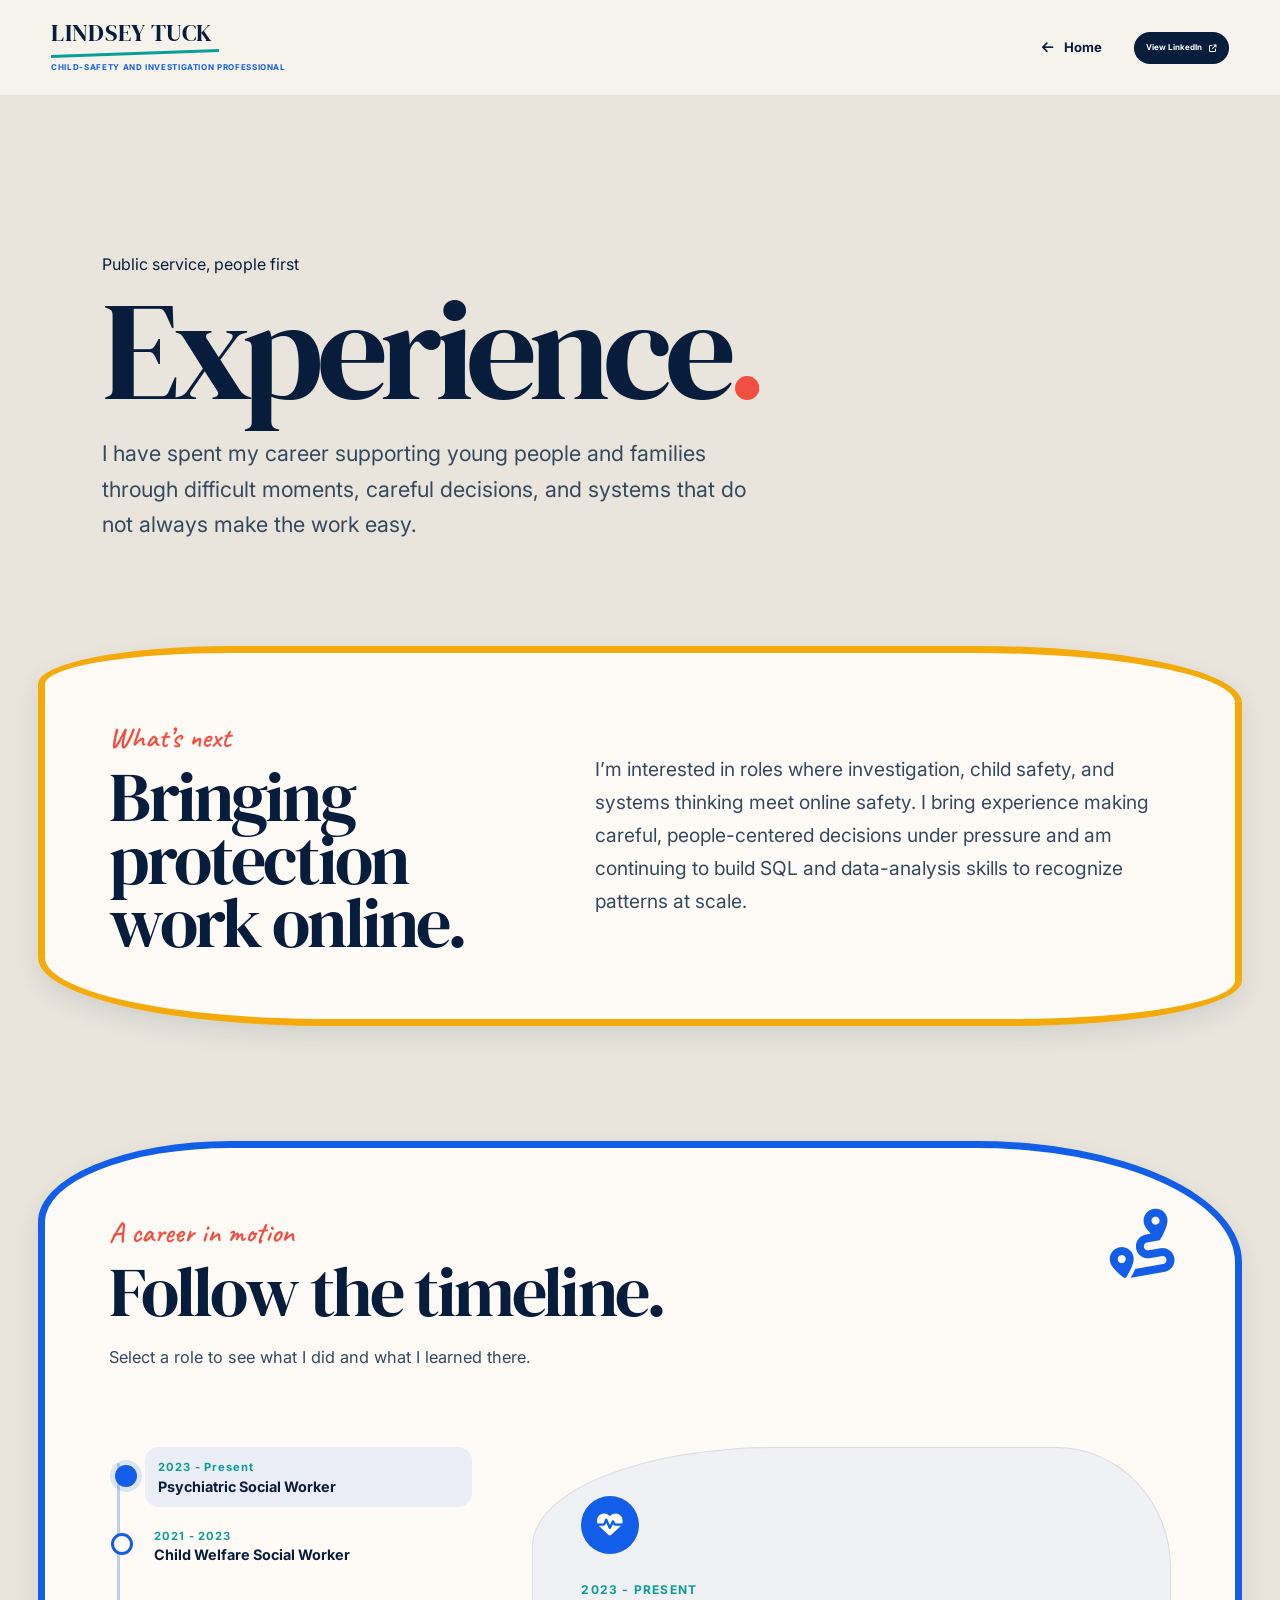
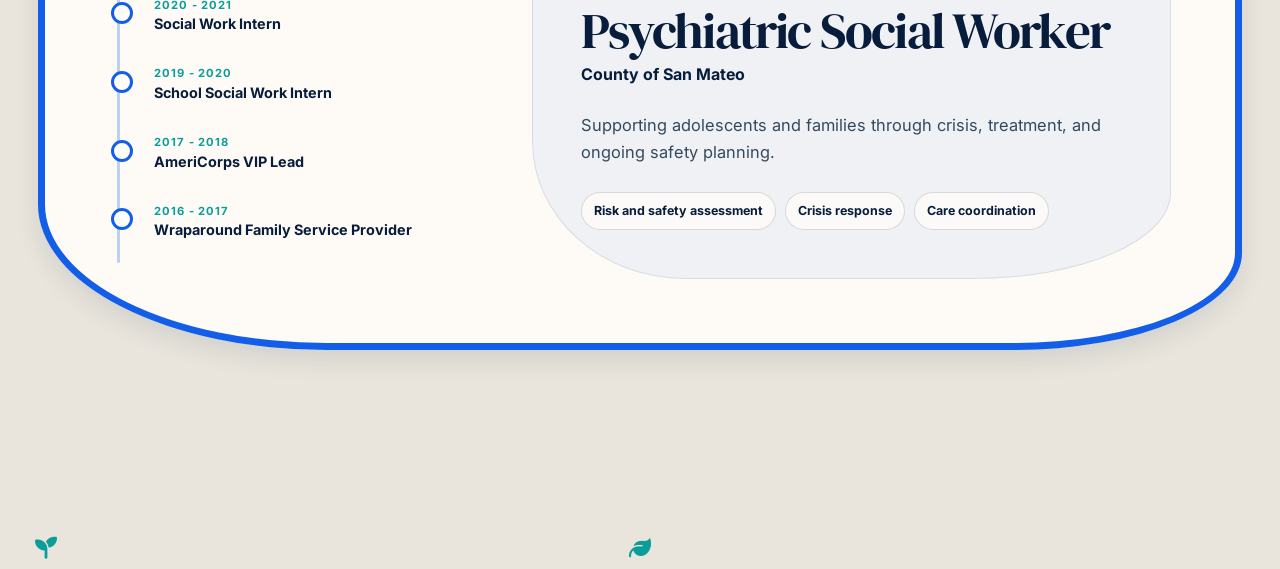
==== experience.html @ bfa565a9 "Update portfolio content and presentation" ====
<!doctype html>
<html lang="en">
  <head>
    <meta charset="UTF-8" />
    <meta name="viewport" content="width=device-width, initial-scale=1.0" />
    <meta name="description" content="Lindsey Tuck’s public-service experience in child safety, mental health, family support, and community work." />
    <meta name="theme-color" content="#f7f4ed" />
    <title>Experience | Lindsey Tuck</title>
    <link rel="icon" href="assets/favicon.svg" type="image/svg+xml" />
    <link rel="preconnect" href="https://fonts.googleapis.com" />
    <link rel="preconnect" href="https://fonts.gstatic.com" crossorigin />
    <link href="https://fonts.googleapis.com/css2?family=Caveat:wght@500;600&amp;family=DM+Serif+Display:ital@0;1&amp;family=Inter:wght@400;500;600;700&amp;display=swap" rel="stylesheet" />
    <link rel="stylesheet" href="https://cdnjs.cloudflare.com/ajax/libs/font-awesome/6.7.2/css/all.min.css" referrerpolicy="no-referrer" />
    <link rel="stylesheet" href="styles.css?v=20260805-10" />
    <link rel="stylesheet" href="article.css?v=20260805-1" />
    <script src="experience.js?v=20260805-2" defer></script>
  </head>
  <body class="article-page experience-page">
    <a class="skip-link" href="#experience-timeline">Skip to experience</a>
    <header class="article-header">
      <a class="brand" href="index.html" aria-label="Lindsey Tuck, home">
        <span class="brand__name">Lindsey Tuck</span>
        <span class="brand__role">Child-Safety and Investigation Professional</span>
      </a>
      <nav aria-label="Page navigation">
        <a class="article-back-link" href="index.html"><i class="fa-solid fa-arrow-left" aria-hidden="true"></i>Home</a>
        <a class="linkedin-button" href="https://www.linkedin.com/in/lindsey-tuck" target="_blank" rel="noreferrer">View LinkedIn <i class="fa-solid fa-arrow-up-right-from-square" aria-hidden="true"></i></a>
      </nav>
    </header>
    <main class="article-shell">
      <header class="directory-hero experience-hero">
        <p class="eyebrow">Public service, people first</p>
        <h1>Experience<span>.</span></h1>
        <p>I have spent my career supporting young people and families through difficult moments, careful decisions, and systems that do not always make the work easy.</p>
      </header>

      <section class="experience-next" aria-labelledby="next-title">
        <div>
          <p class="section-number">What’s next</p>
          <h2 id="next-title">Bringing protection work online.</h2>
        </div>
        <p>I’m interested in roles where investigation, child safety, and systems thinking meet online safety. I bring experience making careful, people-centered decisions under pressure and am continuing to build SQL and data-analysis skills to recognize patterns at scale.</p>
      </section>

      <section id="experience-timeline" class="experience-timeline" aria-labelledby="timeline-title">
        <div class="experience-timeline__heading">
          <div>
            <p class="section-number">A career in motion</p>
            <h2 id="timeline-title">Follow the timeline.</h2>
            <p>Select a role to see what I did and what I learned there.</p>
          </div>
          <i class="fa-solid fa-route" aria-hidden="true"></i>
        </div>
        <div class="experience-timeline__content">
          <div id="experience-controls" class="experience-timeline__controls" role="tablist" aria-label="Work experience timeline"></div>
          <article id="experience-detail" class="experience-detail" aria-live="polite"></article>
        </div>
      </section>
    </main>
    <footer class="site-footer article-site-footer">
      <span aria-hidden="true"><i class="fa-solid fa-seedling"></i></span>
      <nav aria-label="Footer navigation"><a href="index.html">Home</a><a href="projects.html">Projects</a><a href="field-notes.html">Field Notes</a><a href="assets/resume-lindsey-tuck.pdf" target="_blank" rel="noreferrer">Résumé</a></nav>
      <span aria-hidden="true"><i class="fa-solid fa-leaf"></i></span>
    </footer>
  </body>
</html>
---- styles.css ----
:root {
  --ivory: #f7f4ed;
  --paper: rgba(255, 253, 248, 0.96);
  --ink: #071d3b;
  --muted: #34495e;
  --blue: #125ee8;
  --teal: #0a9d99;
  --green: #27845f;
  --coral: #f04f42;
  --marigold: #f4aa0b;
  --violet: #6444c5;
  --line: rgba(7, 29, 59, 0.16);
  --display: "DM Serif Display", Georgia, serif;
  --sans: "Inter", "Helvetica Neue", sans-serif;
  --hand: "Caveat", "Bradley Hand", cursive;
  --shadow: 0 10px 24px rgba(13, 38, 66, 0.1);
}

* {
  box-sizing: border-box;
}

html {
  scroll-behavior: smooth;
}

body {
  margin: 0;
  background: #e9e5dc;
  color: var(--ink);
  font-family: var(--sans);
  line-height: 1.45;
}

a {
  color: inherit;
  text-decoration-thickness: 1.5px;
  text-underline-offset: 0.28em;
}

button,
a {
  -webkit-tap-highlight-color: transparent;
}

button {
  font: inherit;
}

img {
  display: block;
  max-width: 100%;
}

.skip-link {
  position: fixed;
  top: 0.75rem;
  left: 0.75rem;
  z-index: 1000;
  padding: 0.7rem 1rem;
  background: var(--ink);
  color: white;
  transform: translateY(-160%);
}

.skip-link:focus {
  transform: translateY(0);
}

.portfolio-canvas {
  position: relative;
  width: min(100%, 864px);
  min-height: 2200px;
  height: auto;
  margin: 0 auto;
  overflow: clip;
  background-color: var(--ivory);
  background-image: url("assets/site-water-background.png");
  background-position: center top;
  background-repeat: no-repeat;
  background-size: 100% 100%;
  box-shadow: 0 0 48px rgba(7, 29, 59, 0.1);
  zoom: var(--canvas-zoom, 1);
}

.site-header {
  position: sticky;
  top: 0;
  z-index: 100;
  display: grid;
  height: 86px;
  grid-template-columns: 255px 1fr 106px;
  align-items: start;
  gap: 10px;
  padding: 24px 27px 0;
  border-bottom: 1px solid rgba(8, 35, 69, 0.1);
  background: rgba(247, 244, 237, 0.94);
  -webkit-backdrop-filter: blur(14px);
  backdrop-filter: blur(14px);
}

section[id],
article[id] {
  scroll-margin-top: 98px;
}

.brand {
  width: fit-content;
  text-decoration: none;
}

.brand__name {
  display: block;
  font-family: var(--display);
  font-size: 24px;
  letter-spacing: 0.015em;
  line-height: 0.92;
  text-transform: uppercase;
}

.brand__name::after {
  display: block;
  width: 168px;
  height: 3px;
  margin-top: 7px;
  background: var(--teal);
  content: "";
  transform: rotate(-2deg);
}

.brand__role {
  display: block;
  margin-top: 6px;
  color: var(--blue);
  font-size: 8px;
  font-weight: 700;
  letter-spacing: 0.08em;
  line-height: 1.5;
  text-transform: uppercase;
}

.site-nav {
  display: flex;
  justify-content: center;
  gap: 20px;
  padding-top: 8px;
}

.site-nav a {
  position: relative;
  font-size: 8px;
  font-weight: 600;
  text-decoration: none;
  white-space: nowrap;
}

.linkedin-button {
  display: inline-flex;
  min-height: 32px;
  align-items: center;
  justify-content: center;
  gap: 7px;
  padding: 8px 12px;
  border-radius: 999px;
  background: var(--ink);
  color: white;
  font-size: 8px;
  font-weight: 700;
  text-decoration: none;
  white-space: nowrap;
}

.linkedin-button:hover,
.linkedin-button:focus-visible {
  background: var(--blue);
}

.menu-toggle {
  display: none;
  align-items: center;
  gap: 0.55rem;
  border: 0;
  background: transparent;
  color: var(--ink);
  cursor: pointer;
  font-weight: 700;
}

.hero {
  display: grid;
  height: 570px;
  grid-template-columns: 340px 1fr;
  gap: 10px;
  padding: 0 35px 0 88px;
}

.hero__intro {
  padding-top: 92px;
}

.hero h1,
.section-heading h2,
.learning h2 {
  margin: 0;
  font-family: var(--display);
  font-weight: 400;
  letter-spacing: -0.035em;
}

.hero h1 {
  font-size: 60px;
  line-height: 0.94;
}

.hero h1 span {
  color: var(--blue);
}

.hero h1::after {
  display: block;
  width: 310px;
  height: 4px;
  margin-top: 14px;
  background: var(--teal);
  content: "";
  transform: rotate(-1deg);
}

.hero__notes {
  margin: 38px 0 0 22px;
  padding: 0;
  font-family: var(--hand);
  font-size: 17px;
  font-weight: 600;
  line-height: 1.5;
  list-style: none;
  transform: rotate(-1deg);
}

.hero__notes li:last-child {
  text-decoration: underline;
  text-decoration-color: var(--blue);
  text-decoration-thickness: 2px;
  text-underline-offset: 0.25em;
}

.skill-map {
  --connector-position: -55px 0;
  --connector-size: 390px 557px;
  position: relative;
  top: 28px;
  height: 560px;
  transform: scale(0.92);
  transform-origin: center top;
}

.skill-map::before {
  position: absolute;
  z-index: 0;
  inset: 0;
  background-image: url("assets/skill-connectors-investigate-transparent.png");
  background-position: var(--connector-position);
  background-repeat: no-repeat;
  background-size: var(--connector-size);
  content: "";
  pointer-events: none;
}

.skill-bubble {
  position: absolute;
  z-index: 1;
  display: flex;
  flex-direction: column;
  justify-content: center;
  padding: 22px;
  border: 2px solid rgba(255, 255, 255, 0.72);
  box-shadow: var(--shadow);
  color: white;
  transition: transform 180ms ease;
}

.skill-bubble:hover {
  z-index: 4;
  transform: translateY(-4px);
}

.skill-bubble i {
  margin-bottom: 7px;
  font-size: 31px;
}

.skill-bubble h2 {
  margin: 0;
  font-size: 10px;
  font-weight: 700;
  letter-spacing: 0.02em;
  text-transform: uppercase;
}

.skill-bubble p {
  margin: 5px 0 0;
  font-size: 9px;
  line-height: 1.45;
}

.skill-bubble--investigate {
  top: -18px;
  left: 79px;
  width: 162px;
  height: 137px;
  border-radius: 46% 54% 43% 57% / 52% 44% 56% 48%;
  background: #087292;
}

.skill-bubble--analyze {
  top: 101px;
  left: -6px;
  width: 139px;
  height: 154px;
  border-radius: 58% 42% 55% 45% / 46% 53% 47% 54%;
  background: var(--violet);
}

.skill-bubble--protect {
  top: 57px;
  right: -5px;
  width: 144px;
  height: 173px;
  border-radius: 43% 57% 48% 52% / 54% 44% 56% 46%;
  background: var(--teal);
}

.skill-bubble--make {
  top: 258px;
  left: -18px;
  width: 143px;
  height: 172px;
  border-radius: 52% 48% 45% 55% / 43% 56% 44% 57%;
  background: var(--coral);
}

.skill-bubble--connect {
  top: 254px;
  right: -14px;
  width: 160px;
  height: 174px;
  border-radius: 47% 53% 59% 41% / 52% 45% 55% 48%;
  background: var(--marigold);
}

.skill-bubble--explore {
  bottom: 1px;
  left: 91px;
  width: 168px;
  height: 177px;
  border-radius: 45% 55% 48% 52% / 55% 43% 57% 45%;
  background: var(--ink);
}

.about-card {
  display: grid;
  width: 834px;
  min-height: 250px;
  grid-template-columns: 270px 1fr;
  align-items: center;
  gap: 36px;
  margin: 0 auto 20px;
  padding: 26px 46px;
  border: 5px solid var(--teal);
  border-radius: 17% 27% 16% 24% / 26% 18% 24% 17%;
}

.about-card h2 {
  margin: 0;
  color: var(--teal);
  font-family: var(--display);
  font-size: 38px;
  font-weight: 400;
  letter-spacing: -0.025em;
  line-height: 0.98;
}

.about-card h2::after {
  display: block;
  width: 116px;
  height: 3px;
  margin-top: 10px;
  background: var(--blue);
  content: "";
  transform: rotate(-1deg);
}

.about-card__copy p {
  margin: 0;
  color: var(--muted);
  font-size: 9.5px;
  line-height: 1.55;
}

.about-card__copy p + p {
  margin-top: 10px;
}

.content-current {
  position: relative;
  height: 765px;
}

.paper-card {
  border: 1px solid rgba(7, 29, 59, 0.09);
  background: var(--paper);
  box-shadow: var(--shadow);
}

.field-notes {
  position: absolute;
  top: -15px;
  left: -4px;
  width: 387px;
  height: auto;
  padding: 42px 45px 34px;
  border: 6px solid var(--coral);
  border-radius: 31% 14% 27% 18% / 10% 18% 13% 20%;
}

.photography {
  position: absolute;
  top: 9px;
  right: 0;
  width: 468px;
  height: 675px;
  padding: 42px 38px 28px;
  border-radius: 17% 27% 14% 24% / 15% 13% 24% 18%;
}

.section-heading h2 {
  font-size: 52px;
  line-height: 0.95;
}

.section-heading h2::after {
  display: block;
  width: 98px;
  height: 3px;
  margin-top: 10px;
  background: var(--coral);
  content: "";
  transform: rotate(-2deg);
}

.section-heading p {
  margin: 12px 0 0;
  color: var(--muted);
  font-size: 10px;
  line-height: 1.65;
}

.section-heading--photo {
  display: flex;
  align-items: flex-start;
  justify-content: space-between;
}

.section-heading--photo p {
  font-family: var(--hand);
  font-size: 17px;
  font-weight: 600;
  line-height: 1.5;
  transform: rotate(-1deg);
}

.section-heading--notes {
  display: flex;
  align-items: flex-start;
  justify-content: space-between;
}

.section-heading--notes > i {
  margin-top: 3px;
  color: var(--coral);
  font-size: 38px;
  transform: rotate(10deg);
}

.section-heading__link {
  color: inherit;
  text-decoration: none;
}

.section-heading__link:hover,
.section-heading__link:focus-visible {
  color: var(--coral);
  text-decoration: underline;
  text-decoration-thickness: 3px;
  text-underline-offset: 7px;
}

.section-heading--photo h2::after {
  background: var(--blue);
}

.section-heading--photo > i {
  margin-top: 5px;
  color: var(--blue);
  font-size: 42px;
  transform: rotate(8deg);
}

.article-list {
  margin-top: 27px;
}

.article-row {
  display: grid;
  min-height: 101px;
  grid-template-columns: 63px 1fr 17px;
  align-items: center;
  gap: 12px;
  border-top: 1px solid var(--line);
}

.article-row__icon {
  display: grid;
  width: 58px;
  height: 58px;
  place-items: center;
  border: 1px solid rgba(7, 29, 59, 0.13);
  border-radius: 50%;
  background: rgba(255, 253, 248, 0.78);
  color: var(--green);
  font-size: 27px;
}

.article-row:nth-child(2) .article-row__icon {
  color: var(--violet);
}

.article-row:nth-child(3) .article-row__icon {
  color: var(--coral);
}

.article-row:nth-child(4) .article-row__icon {
  color: var(--marigold);
}

.article-row h3 {
  margin: 0;
  font-family: var(--display);
  font-size: 15px;
  font-weight: 400;
  line-height: 1.05;
}

.article-row__title-link {
  color: inherit;
  text-decoration: none;
  text-decoration-thickness: 2px;
  text-underline-offset: 4px;
}

.article-row__title-link:hover,
.article-row__title-link:focus-visible {
  color: var(--coral);
  text-decoration: underline;
}

.article-row__title-link:focus-visible {
  outline: 2px solid var(--blue);
  outline-offset: 4px;
}

.article-row__body p {
  margin: 6px 0 0;
  color: var(--muted);
  font-size: 9px;
  line-height: 1.45;
}

.article-row__link {
  color: var(--coral);
  font-size: 17px;
  text-decoration: none;
}

.article-empty[hidden] {
  display: none;
}

.article-empty {
  margin-top: 1rem;
  color: var(--muted);
  font-size: 10px;
}

.field-notes__link {
  display: inline-flex;
  align-items: center;
  gap: 13px;
  margin-top: 12px;
  color: var(--coral);
  font-size: 12px;
  font-weight: 600;
  text-decoration: none;
}

.field-notes__link--projects {
  margin-top: 18px;
}

.carousel {
  position: relative;
  margin-top: 22px;
}

.carousel__viewport {
  position: relative;
  height: 250px;
  overflow: hidden;
  border-radius: 35% 15% 26% 17% / 16% 23% 18% 24%;
  background: var(--ink);
}

.carousel__slide {
  position: absolute;
  inset: 0;
  margin: 0;
  opacity: 0;
  pointer-events: none;
  transition: opacity 260ms ease;
}

.carousel__slide.is-active {
  opacity: 1;
  pointer-events: auto;
}

.carousel__slide img {
  width: 100%;
  height: 100%;
  object-fit: cover;
}

.carousel__slide .photo-tone,
.carousel__thumb .photo-tone {
  filter: saturate(0.92) contrast(1.04) brightness(1.02);
}

.carousel__slide .photo-tone--sunset,
.carousel__thumb .photo-tone--sunset {
  filter: saturate(0.86) contrast(1.03) brightness(1.07);
}

.carousel__slide figcaption {
  position: absolute;
  width: 1px;
  height: 1px;
  padding: 0;
  overflow: hidden;
  clip: rect(0, 0, 0, 0);
  white-space: nowrap;
  border: 0;
}

.carousel__button {
  position: absolute;
  top: 120px;
  z-index: 3;
  display: grid;
  width: 40px;
  height: 40px;
  place-items: center;
  border: 0;
  border-radius: 50%;
  background: white;
  box-shadow: 0 6px 16px rgba(7, 29, 59, 0.2);
  color: var(--ink);
  cursor: pointer;
}

.carousel__button--previous {
  left: -10px;
}

.carousel__button--next {
  right: -10px;
}

.carousel__dots {
  display: flex;
  justify-content: center;
  gap: 9px;
  margin-top: 9px;
}

.carousel__dot {
  width: 8px;
  height: 8px;
  padding: 0;
  border: 1px solid #8c98a7;
  border-radius: 50%;
  background: transparent;
  cursor: pointer;
}

.carousel__dot.is-active {
  border-color: var(--blue);
  background: var(--blue);
}

.carousel__thumbs {
  display: grid;
  grid-auto-flow: column;
  grid-auto-columns: minmax(118px, 1fr);
  grid-template-columns: none;
  gap: 10px;
  margin-top: 15px;
  padding: 2px 2px 9px;
  overflow-x: auto;
  overscroll-behavior-inline: contain;
  scroll-snap-type: inline mandatory;
  scrollbar-color: rgba(10, 40, 73, 0.28) transparent;
  scrollbar-width: thin;
}

.carousel__thumb {
  height: 84px;
  padding: 0;
  overflow: hidden;
  scroll-snap-align: start;
  border: 3px solid transparent;
  border-radius: 25% 17% 24% 18% / 18% 25% 16% 23%;
  background: var(--paper);
  cursor: pointer;
  opacity: 0.72;
  transition:
    opacity 180ms ease,
    border-color 180ms ease,
    transform 180ms ease;
}

.carousel__thumb:hover,
.carousel__thumb:focus-visible {
  opacity: 1;
  transform: translateY(-2px);
}

.carousel__thumb.is-active {
  opacity: 1;
  border-color: var(--blue);
}

.carousel__thumb img {
  width: 100%;
  height: 100%;
  object-fit: cover;
}

.quick-links {
  position: absolute;
  right: 42px;
  bottom: -22px;
  display: grid;
  width: 400px;
  grid-template-columns: 1fr 1fr;
  gap: 14px;
}

.quick-card {
  display: grid;
  height: 94px;
  place-items: center;
  align-content: center;
  gap: 2px;
  border: 1px solid rgba(7, 29, 59, 0.09);
  border-radius: 41% 59% 48% 52% / 51% 43% 57% 49%;
  background: var(--paper);
  box-shadow: var(--shadow);
  color: var(--ink);
  font-family: var(--display);
  font-size: 19px;
  text-decoration: none;
}

.quick-card > i:first-child {
  color: var(--coral);
  font-size: 25px;
}

.quick-card > i:last-child {
  font-size: 14px;
}

.quick-card--capabilities > i:first-child {
  color: var(--green);
}

.quick-card span {
  text-decoration: underline;
  text-decoration-color: var(--blue);
  text-decoration-thickness: 2px;
  text-underline-offset: 6px;
}

.learning {
  display: grid;
  width: 834px;
  min-height: 360px;
  height: auto;
  grid-template-columns: 260px 1fr;
  align-items: center;
  gap: 4px;
  margin: 0 auto;
  padding: 36px 34px 28px 54px;
  border: 7px solid var(--green);
  border-radius: 20% 26% 18% 25% / 24% 15% 22% 20%;
}

.learning__title {
  position: relative;
}

.learning__title > i {
  position: absolute;
  top: 36px;
  left: -35px;
  color: var(--green);
  font-size: 40px;
  transform: rotate(-12deg);
}

.learning__title h2 {
  font-size: 51px;
  line-height: 0.82;
}

.learning__title h2::after {
  display: block;
  width: 156px;
  height: 4px;
  margin-top: 14px;
  background: var(--teal);
  content: "";
  transform: rotate(-2deg);
}

.learning__items {
  display: grid;
  grid-template-columns: repeat(5, 1fr);
}

.learning__items article {
  min-height: 165px;
  padding: 4px 10px;
  border-left: 1px dashed rgba(39, 132, 95, 0.45);
  text-align: center;
}

.learning__items article:first-child {
  border-left: 0;
}

.learning__items i {
  display: grid;
  width: 48px;
  height: 48px;
  margin: 0 auto 10px;
  place-items: center;
  color: var(--green);
  font-size: 29px;
}

.learning__items article:nth-child(2) i {
  color: var(--violet);
}

.learning__items article:nth-child(3) i {
  color: var(--marigold);
}

.learning__items article:nth-child(4) i {
  color: var(--teal);
}

.learning__items article:nth-child(5) i {
  color: var(--coral);
}

.learning__items h3 {
  margin: 0;
  font-size: 9px;
  line-height: 1.15;
}

.learning__items p {
  margin: 8px 0 0;
  color: var(--muted);
  font-size: 7.5px;
  line-height: 1.55;
}

.site-footer {
  display: grid;
  height: 40px;
  grid-template-columns: 1fr auto 1fr;
  align-items: center;
  padding: 0 35px;
  color: var(--teal);
}

.site-footer > span:last-child {
  justify-self: end;
}

.site-footer > span {
  font-size: 22px;
}

.site-footer nav {
  display: none;
  gap: 18px;
  color: var(--ink);
  font-size: 8px;
}

.site-footer nav a {
  text-decoration: none;
}

.reveal {
  opacity: 1;
  transform: none;
}

.reveal.is-visible {
  opacity: 1;
  transform: none;
}

.sr-only {
  position: absolute;
  width: 1px;
  height: 1px;
  padding: 0;
  overflow: hidden;
  clip: rect(0, 0, 0, 0);
  white-space: nowrap;
  border: 0;
}

:focus-visible {
  outline: 3px solid var(--marigold);
  outline-offset: 3px;
}

@media (max-width: 760px) {
  body {
    background: var(--ivory);
  }

  .portfolio-canvas {
    width: 100%;
    height: auto;
    min-height: 100vh;
    overflow: visible;
    background-size: auto 2031px;
  }

  .site-header {
    position: sticky;
    top: 0;
    height: 76px;
    grid-template-columns: 1fr auto;
    align-items: center;
    padding: 12px 18px;
    border-bottom: 1px solid rgba(7, 29, 59, 0.08);
    background: rgba(247, 244, 237, 0.92);
    backdrop-filter: blur(14px);
  }

  .brand__name {
    font-size: 22px;
  }

  .brand__name::after {
    display: none;
  }

  .brand__role {
    margin-top: 3px;
    font-size: 6px;
    line-height: 1.25;
  }

  .menu-toggle {
    display: inline-flex;
  }

  .site-nav {
    position: fixed;
    top: 76px;
    right: 12px;
    left: 12px;
    display: grid;
    gap: 0;
    padding: 10px 16px;
    border: 1px solid var(--line);
    border-radius: 22px;
    background: var(--ivory);
    box-shadow: var(--shadow);
    opacity: 0;
    pointer-events: none;
    transform: translateY(-10px);
    transition:
      opacity 180ms ease,
      transform 180ms ease;
  }

  .site-nav.is-open {
    opacity: 1;
    pointer-events: auto;
    transform: translateY(0);
  }

  .site-nav a {
    padding: 12px 4px;
    border-bottom: 1px solid var(--line);
    font-size: 13px;
  }

  .site-nav a:last-child {
    border-bottom: 0;
  }

  .linkedin-button--header {
    display: none;
  }

  .hero {
    height: 520px;
    grid-template-columns: 44% 56%;
    gap: 0;
    padding: 0 20px 0 30px;
  }

  .hero__intro {
    padding-top: 75px;
  }

  .hero h1 {
    font-size: clamp(40px, 7.2vw, 53px);
    line-height: 0.96;
  }

  .hero h1::after {
    width: min(88%, 260px);
  }

  .hero__notes {
    margin: 32px 0 0 8px;
    font-size: 15px;
  }

  .section-heading--photo p {
    font-size: 15px;
  }

  .skill-map {
    width: 368px;
    height: 560px;
    margin-top: 2px;
    top: 18px;
    transform: scale(0.73);
    transform-origin: left top;
  }

  .skill-bubble {
    padding: 20px;
  }

  .about-card {
    width: calc(100% - 24px);
    height: auto;
    min-height: 0;
    grid-template-columns: 1fr;
    gap: 18px;
    margin: 18px auto 24px;
    padding: 34px 28px;
    border-radius: 42px;
  }

  .about-card h2 {
    font-size: 42px;
  }

  .about-card__copy p {
    font-size: 12px;
  }

  .content-current {
    display: grid;
    height: auto;
    gap: 22px;
    padding: 0 12px;
  }

  .field-notes,
  .photography,
  .quick-links {
    position: static;
    width: 100%;
    min-width: 0;
    height: auto;
  }

  .field-notes,
  .photography {
    padding: 36px 24px;
    border-radius: 42px;
  }

  .section-heading h2 {
    font-size: 48px;
  }

  .photography {
    min-height: 0;
    padding-bottom: 24px;
    overflow: hidden;
  }

  .carousel__thumbs {
    width: 100%;
    min-width: 0;
  }

  .quick-links {
    display: grid;
    grid-template-columns: 1fr 1fr;
    padding: 0 20px;
  }

  .learning {
    width: calc(100% - 24px);
    height: auto;
    grid-template-columns: 1fr;
    gap: 35px;
    margin: 24px auto 0;
    padding: 42px 24px;
    border-radius: 42px;
  }

  .learning__title h2 {
    font-size: 54px;
  }

  .learning__items {
    grid-template-columns: 1fr;
  }

  .learning__items article,
  .learning__items article:first-child {
    display: grid;
    min-height: 0;
    grid-template-columns: 58px 1fr;
    align-items: center;
    padding: 15px 0;
    border-top: 1px dashed rgba(39, 132, 95, 0.45);
    border-left: 0;
    text-align: left;
  }

  .learning__items article:first-child {
    border-top: 0;
  }

  .learning__items i {
    grid-row: 1 / span 2;
    margin: 0;
  }

  .learning__items h3 {
    font-size: 13px;
  }

  .learning__items p {
    margin-top: 4px;
    font-size: 10px;
  }

  .site-footer {
    height: auto;
    min-height: 90px;
    grid-template-columns: auto 1fr auto;
    gap: 12px;
    padding: 24px 18px;
  }

  .site-footer nav {
    justify-content: center;
    flex-wrap: wrap;
    gap: 10px;
    font-size: 9px;
  }
}

@media (max-width: 540px) {
  .hero {
    height: auto;
    grid-template-columns: 1fr;
    padding: 42px 18px 28px;
  }

  .hero__intro {
    padding-top: 0;
  }

  .hero h1 {
    font-size: clamp(46px, 13vw, 62px);
  }

  .hero__notes {
    margin-top: 28px;
  }

  .skill-map {
    --connector-position: center;
    --connector-size: 100% 100%;
    width: 100%;
    height: min(126vw, 505px);
    margin-top: 24px;
    top: 0;
    transform: none;
  }

  .about-card {
    margin-top: 0;
  }

  .skill-bubble {
    width: 42%;
    height: 27%;
    min-height: 0;
    padding: 15px;
  }

  .skill-bubble i {
    margin-bottom: 5px;
    font-size: clamp(19px, 6vw, 27px);
  }

  .skill-bubble h2 {
    font-size: clamp(8px, 2.6vw, 11px);
  }

  .skill-bubble p {
    margin-top: 4px;
    font-size: clamp(7px, 2.25vw, 9px);
    line-height: 1.35;
  }

  .skill-bubble--investigate {
    top: 0;
    left: 35%;
    width: 44%;
    height: 25%;
  }

  .skill-bubble--analyze {
    top: 18%;
    left: 0;
    width: 40%;
    height: 27%;
  }

  .skill-bubble--protect {
    top: 13%;
    right: 0;
    width: 40%;
    height: 29%;
  }

  .skill-bubble--make {
    top: 48%;
    left: 0;
    width: 40%;
    height: 28%;
  }

  .skill-bubble--connect {
    top: 46%;
    right: 0;
    width: 43%;
    height: 29%;
  }

  .skill-bubble--explore {
    bottom: 0;
    left: 29%;
    width: 46%;
    height: 29%;
  }

  .article-row {
    grid-template-columns: 55px 1fr 15px;
  }

  .article-row__icon {
    width: 50px;
    height: 50px;
  }

  .section-heading--photo {
    display: block;
  }

  .section-heading--photo > i {
    display: none;
  }

  .carousel__viewport {
    height: 225px;
    border-radius: 28px;
  }

  .carousel__thumbs {
    grid-auto-columns: 104px;
  }

  .carousel__thumb {
    height: 74px;
  }
}

@media (prefers-reduced-motion: reduce) {
  html {
    scroll-behavior: auto;
  }

  *,
  *::before,
  *::after {
    transition-duration: 0.01ms !important;
    animation-duration: 0.01ms !important;
    animation-iteration-count: 1 !important;
  }
}
---- article.css ----
.article-page {
  min-height: 100vh;
  background-size: 100% 100%;
}

.article-header {
  position: sticky;
  top: 0;
  z-index: 50;
  display: flex;
  align-items: center;
  justify-content: space-between;
  gap: 2rem;
  min-height: 96px;
  padding: 1rem clamp(1.25rem, 4vw, 4rem);
  border-bottom: 1px solid rgba(7, 29, 59, 0.08);
  background: rgba(247, 244, 237, 0.92);
  backdrop-filter: blur(16px);
}

.article-header nav {
  display: flex;
  align-items: center;
  gap: clamp(1rem, 2.5vw, 2.5rem);
}

.article-back-link {
  display: inline-flex;
  align-items: center;
  gap: 0.65rem;
  font-size: 0.82rem;
  font-weight: 700;
  text-decoration: none;
}

.article-back-link i {
  transition: transform 180ms ease;
}

.article-back-link:hover i,
.article-back-link:focus-visible i {
  transform: translateX(-4px);
}

.article-shell {
  width: min(100%, 1500px);
  margin: 0 auto;
  padding: 0 clamp(1rem, 3vw, 3rem) 4rem;
}

.article-hero {
  display: grid;
  grid-template-columns: minmax(0, 0.95fr) minmax(420px, 1.05fr);
  align-items: center;
  gap: clamp(2rem, 6vw, 7rem);
  min-height: 760px;
  padding: clamp(4rem, 8vw, 8rem) clamp(0rem, 2vw, 2rem);
}

.article-hero__copy {
  padding: clamp(1.5rem, 3vw, 3rem);
  border-radius: 38% 62% 42% 58% / 48% 39% 61% 52%;
  background: rgba(255, 253, 248, 0.88);
  box-shadow: 0 30px 70px rgba(7, 29, 59, 0.06);
}

.article-hero h1 {
  max-width: 720px;
  margin: 0;
  font-family: var(--display);
  font-size: clamp(4.4rem, 7.3vw, 8rem);
  font-weight: 400;
  letter-spacing: -0.045em;
  line-height: 0.88;
}

.article-hero h1 span {
  color: var(--blue);
}

.article-deck {
  max-width: 610px;
  margin: 2rem 0 1.4rem;
  color: var(--muted);
  font-size: clamp(1.05rem, 1.45vw, 1.28rem);
  line-height: 1.6;
}

.article-byline,
.article-outline > p {
  margin: 0;
  color: var(--teal);
  font-size: 0.72rem;
  font-weight: 700;
  letter-spacing: 0.1em;
  text-transform: uppercase;
}

.article-hero__actions {
  display: flex;
  flex-wrap: wrap;
  gap: 0.75rem;
  margin-top: 1.6rem;
}

.article-paper-link {
  display: inline-flex;
  align-items: center;
  gap: 0.7rem;
  min-height: 52px;
  padding: 0.85rem 1.15rem 0.85rem 1.35rem;
  border: 2px solid var(--ink);
  border-radius: 999px;
  background: var(--ink);
  color: white;
  font-size: 0.88rem;
  font-weight: 700;
  line-height: 1;
  text-decoration: none;
  box-shadow: 0 12px 28px rgba(7, 29, 59, 0.18);
  transition:
    transform 180ms ease,
    box-shadow 180ms ease,
    background-color 180ms ease,
    color 180ms ease;
}

.article-paper-link:hover,
.article-paper-link:focus-visible {
  transform: translateY(-2px);
  background: white;
  color: var(--ink);
  box-shadow: 0 16px 34px rgba(7, 29, 59, 0.22);
}

.article-paper-link:focus-visible {
  outline: 3px solid var(--blue);
  outline-offset: 4px;
}

.article-hero__figure {
  position: relative;
  margin: 0;
  transform: rotate(1.5deg);
}

.article-hero__figure img {
  width: 100%;
  aspect-ratio: 4 / 3;
  border: 8px solid rgba(255, 253, 248, 0.96);
  border-radius: 46% 19% 42% 24% / 24% 38% 20% 45%;
  box-shadow: var(--shadow);
  object-fit: cover;
}

.article-hero__figure figcaption {
  position: absolute;
  right: 1.5rem;
  bottom: 1rem;
  max-width: calc(100% - 3rem);
  padding: 0.7rem 1rem;
  border-radius: 999px;
  background: rgba(7, 29, 59, 0.82);
  color: white;
  font-size: 0.75rem;
  backdrop-filter: blur(8px);
}

.article-layout {
  display: grid;
  grid-template-columns: minmax(210px, 0.34fr) minmax(0, 1fr);
  gap: clamp(3rem, 8vw, 8rem);
  padding: clamp(4rem, 8vw, 8rem);
  border: 7px solid var(--teal);
  border-radius: 22% 13% 17% 12% / 8% 13% 10% 16%;
  background: rgba(255, 253, 248, 0.94);
  box-shadow: var(--shadow);
}

.article-outline {
  position: sticky;
  top: 126px;
  align-self: start;
}

.article-outline ol {
  margin: 1.25rem 0 0;
  padding: 0;
  list-style: none;
  counter-reset: outline;
}

.article-outline li {
  border-top: 1px solid var(--line);
  counter-increment: outline;
}

.article-outline a {
  display: block;
  padding: 1rem 0;
  font-weight: 600;
  text-decoration: none;
}

.article-outline a::before {
  margin-right: 0.8rem;
  color: var(--coral);
  content: "0" counter(outline);
  font-family: var(--display);
  font-size: 1.4rem;
}

.article-body {
  max-width: 790px;
}

.article-body section {
  scroll-margin-top: 126px;
}

.article-body section + section,
.article-visual + section {
  margin-top: clamp(4rem, 8vw, 7rem);
}

.section-number {
  margin: 0 0 0.4rem;
  color: var(--coral);
  font-family: var(--hand);
  font-size: 1.8rem;
  font-weight: 600;
}

.article-body h2,
.article-footer h2 {
  margin: 0;
  font-family: var(--display);
  font-size: clamp(3.1rem, 5vw, 5.4rem);
  font-weight: 400;
  letter-spacing: -0.035em;
  line-height: 0.95;
}

.article-body section > p:last-child {
  max-width: 690px;
  margin: 1.25rem 0 0;
  color: var(--muted);
  font-size: clamp(1.05rem, 1.5vw, 1.28rem);
  line-height: 1.72;
}

blockquote {
  padding: 2rem 0 2rem clamp(1.5rem, 4vw, 3rem);
  margin: 3rem 0 0;
  border-left: 0.55rem solid var(--blue);
  color: var(--ink);
  font-family: var(--display);
  font-size: clamp(1.8rem, 3vw, 2.9rem);
  font-style: italic;
  line-height: 1.18;
}

.article-visual {
  margin: clamp(4rem, 8vw, 7rem) 0 0;
}

.article-visual > div {
  display: grid;
  min-height: 330px;
  place-items: center;
  align-content: center;
  gap: 1rem;
  padding: 2rem;
  border: 3px dashed var(--blue);
  border-radius: 35% 17% 31% 20% / 22% 28% 18% 32%;
  background: rgba(18, 94, 232, 0.06);
  color: var(--blue);
  text-align: center;
}

.article-visual i {
  font-size: 3rem;
}

.article-visual span {
  max-width: 300px;
  font-size: 0.78rem;
  font-weight: 700;
  letter-spacing: 0.1em;
  text-transform: uppercase;
}

.article-visual figcaption {
  margin-top: 0.8rem;
  color: var(--muted);
  font-size: 0.85rem;
}

.article-footer {
  display: flex;
  align-items: center;
  justify-content: space-between;
  gap: 2rem;
  margin-top: 3rem;
  padding: clamp(3rem, 6vw, 5rem);
  border: 7px solid var(--marigold);
  border-radius: 17% 23% 14% 26% / 24% 16% 22% 18%;
  background: rgba(255, 253, 248, 0.94);
  box-shadow: var(--shadow);
}

.article-footer h2 {
  max-width: 710px;
  font-size: clamp(2.8rem, 5vw, 5rem);
}

.article-footer__button {
  flex: 0 0 auto;
  background: var(--blue);
}

.article-site-footer {
  margin-top: 0;
}

.directory-hero {
  max-width: 950px;
  padding: clamp(5rem, 11vw, 10rem) clamp(1.5rem, 5vw, 5rem) clamp(3.5rem, 8vw, 7rem);
}

.directory-hero h1 {
  margin: 0;
  font-family: var(--display);
  font-size: clamp(4.8rem, 11vw, 10rem);
  font-weight: 400;
  letter-spacing: -0.055em;
  line-height: 0.82;
}

.directory-hero h1 span {
  color: var(--coral);
}

.directory-hero > p:last-child {
  max-width: 650px;
  margin: 1.8rem 0 0;
  color: var(--muted);
  font-size: clamp(1.05rem, 1.7vw, 1.35rem);
  line-height: 1.65;
}

.project-directory,
.field-note-board {
  margin-bottom: clamp(4rem, 9vw, 8rem);
  padding: clamp(2rem, 5vw, 4.5rem);
  border: 7px solid var(--coral);
  border-radius: 19% 24% 15% 23% / 11% 14% 10% 16%;
  background: rgba(255, 253, 248, 0.94);
  box-shadow: var(--shadow);
}

.project-directory .section-heading h2 {
  margin: 0;
  font-family: var(--display);
  font-size: clamp(3.5rem, 6vw, 5.8rem);
  font-weight: 400;
  line-height: 0.85;
}

.project-directory .section-heading p {
  margin: 1rem 0 0;
  color: var(--muted);
  font-size: 1rem;
}

.project-directory .article-list {
  margin-top: 0;
}

.project-directory__icon {
  margin-bottom: 1rem;
  color: var(--coral);
  font-size: 38px;
  line-height: 1;
  text-align: right;
  transform: rotate(10deg);
}

.project-directory .article-row {
  min-height: 134px;
  grid-template-columns: 82px 1fr 24px;
  gap: 1.4rem;
}

.project-directory .article-row__icon {
  width: 72px;
  height: 72px;
  font-size: 2rem;
}

.project-directory .article-row h3 {
  font-size: clamp(1.65rem, 2.7vw, 2.45rem);
}

.project-directory .article-row__body p {
  max-width: 800px;
  font-size: 0.95rem;
}

.project-directory .article-row__link {
  font-size: 1.5rem;
}

.field-note-board {
  border-color: var(--teal);
}

.field-note-board__intro {
  max-width: 780px;
}

.field-note-board__intro .section-number {
  margin: 0;
}

.field-note-grid {
  display: grid;
  grid-template-columns: repeat(3, minmax(0, 1fr));
  gap: 1rem;
  margin-top: 3rem;
}

.field-note-grid article {
  min-height: 265px;
  padding: 1.6rem;
  border: 1px solid rgba(7, 29, 59, 0.1);
  border-radius: 37% 19% 31% 24% / 22% 28% 18% 29%;
  background: rgba(15, 156, 150, 0.07);
}

.field-note-grid article:nth-child(2) {
  background: rgba(18, 94, 232, 0.06);
}

.field-note-grid article:nth-child(3) {
  background: rgba(255, 178, 16, 0.1);
}

.field-note-grid i {
  color: var(--teal);
  font-size: 2rem;
}

.field-note-grid article:nth-child(2) i {
  color: var(--blue);
}

.field-note-grid article:nth-child(3) i {
  color: var(--marigold);
}

.field-note-grid h3 {
  margin: 1.5rem 0 0.6rem;
  font-family: var(--display);
  font-size: 1.9rem;
  font-weight: 400;
  line-height: 0.95;
}

.field-note-grid p {
  margin: 0;
  color: var(--muted);
  line-height: 1.6;
}

.experience-next,
.experience-timeline {
  margin-bottom: clamp(4rem, 9vw, 8rem);
  padding: clamp(2rem, 5vw, 4.5rem);
  border: 7px solid var(--blue);
  border-radius: 16% 22% 19% 24% / 10% 15% 12% 18%;
  background: rgba(255, 253, 248, 0.94);
  box-shadow: var(--shadow);
}

.experience-next {
  display: grid;
  grid-template-columns: minmax(0, 0.8fr) minmax(0, 1.2fr);
  gap: clamp(2rem, 8vw, 8rem);
  align-items: center;
  border-color: var(--marigold);
}

.experience-next h2,
.experience-timeline h2 {
  margin: 0;
  font-family: var(--display);
  font-size: clamp(3.2rem, 5.5vw, 5.5rem);
  font-weight: 400;
  letter-spacing: -0.04em;
  line-height: 0.9;
}

.experience-next > p {
  margin: 0;
  color: var(--muted);
  font-size: clamp(1.02rem, 1.5vw, 1.22rem);
  line-height: 1.72;
}

.experience-timeline__heading {
  display: flex;
  align-items: flex-start;
  justify-content: space-between;
  gap: 2rem;
}

.experience-timeline__heading > div > p:last-child {
  max-width: 560px;
  margin: 1.3rem 0 0;
  color: var(--muted);
  font-size: 1.02rem;
  line-height: 1.6;
}

.experience-timeline__heading > i {
  color: var(--blue);
  font-size: clamp(2.5rem, 5vw, 4.5rem);
  transform: rotate(-10deg);
}

.experience-timeline__content {
  display: grid;
  grid-template-columns: minmax(210px, 0.72fr) minmax(0, 1.28fr);
  gap: clamp(2rem, 5vw, 5rem);
  margin-top: clamp(2.5rem, 6vw, 5rem);
}

.experience-timeline__controls {
  position: relative;
  display: grid;
  gap: 0.55rem;
  align-content: start;
  padding-left: 2rem;
}

.experience-timeline__controls::before {
  position: absolute;
  top: 1rem;
  bottom: 1rem;
  left: 0.48rem;
  width: 3px;
  border-radius: 999px;
  background: rgba(18, 94, 232, 0.28);
  content: "";
}

.experience-timeline__point {
  position: relative;
  width: 100%;
  padding: 0.75rem 0.8rem;
  border: 0;
  border-radius: 14px;
  background: transparent;
  color: var(--ink);
  cursor: pointer;
  text-align: left;
  transition: background-color 180ms ease, transform 180ms ease;
}

.experience-timeline__point::before {
  position: absolute;
  top: 1.1rem;
  left: -1.9rem;
  width: 1rem;
  height: 1rem;
  border: 3px solid var(--blue);
  border-radius: 50%;
  background: var(--paper);
  content: "";
}

.experience-timeline__point span,
.experience-timeline__point strong {
  display: block;
}

.experience-timeline__point span {
  color: var(--teal);
  font-size: 0.7rem;
  font-weight: 700;
  letter-spacing: 0.08em;
}

.experience-timeline__point strong {
  margin-top: 0.15rem;
  font-size: 0.9rem;
  line-height: 1.2;
}

.experience-timeline__point:hover,
.experience-timeline__point:focus-visible,
.experience-timeline__point.is-selected {
  background: rgba(18, 94, 232, 0.08);
  transform: translateX(0.25rem);
}

.experience-timeline__point.is-selected::before {
  background: var(--blue);
  box-shadow: 0 0 0 5px rgba(18, 94, 232, 0.14);
}

.experience-timeline__point:focus-visible {
  outline: 3px solid var(--coral);
  outline-offset: 2px;
}

.experience-detail {
  min-height: 390px;
  padding: clamp(1.6rem, 4vw, 3rem);
  border: 1px solid rgba(7, 29, 59, 0.1);
  border-radius: 38% 18% 31% 24% / 23% 28% 20% 32%;
  background: rgba(18, 94, 232, 0.06);
}

.experience-detail__icon {
  display: grid;
  width: 58px;
  height: 58px;
  place-items: center;
  border-radius: 50%;
  background: var(--blue);
  color: white;
  font-size: 1.6rem;
}

.experience-detail__period {
  margin: 1.7rem 0 0;
  color: var(--teal);
  font-size: 0.75rem;
  font-weight: 700;
  letter-spacing: 0.1em;
  text-transform: uppercase;
}

.experience-detail h3 {
  margin: 0.5rem 0 0;
  font-family: var(--display);
  font-size: clamp(2.35rem, 4vw, 4.5rem);
  font-weight: 400;
  letter-spacing: -0.035em;
  line-height: 0.9;
}

.experience-detail__organization {
  margin: 0.65rem 0 0;
  font-weight: 700;
}

.experience-detail__summary {
  margin: 1.6rem 0 0;
  color: var(--muted);
  font-size: 1.03rem;
  line-height: 1.65;
}

.experience-detail__skills {
  display: flex;
  flex-wrap: wrap;
  gap: 0.55rem;
  padding: 0;
  margin: 1.6rem 0 0;
  list-style: none;
}

.experience-detail__skills li {
  padding: 0.55rem 0.75rem;
  border: 1px solid rgba(7, 29, 59, 0.15);
  border-radius: 999px;
  background: rgba(255, 253, 248, 0.75);
  font-size: 0.78rem;
  font-weight: 700;
}

.article-hero--capstone {
  grid-template-columns: minmax(0, 1.12fr) minmax(440px, 0.88fr);
}

.article-hero--capstone h1 {
  font-size: clamp(3.8rem, 6.25vw, 7rem);
}

.article-hero__figure--capstone {
  transform: none;
}

.capstone-map {
  position: relative;
  min-height: 590px;
  overflow: hidden;
  border: 7px solid rgba(255, 253, 248, 0.96);
  border-radius: 39% 22% 38% 27% / 25% 36% 22% 41%;
  background:
    radial-gradient(circle at 19% 18%, rgba(15, 156, 150, 0.13), transparent 30%),
    radial-gradient(circle at 82% 72%, rgba(250, 75, 68, 0.14), transparent 34%),
    rgba(255, 253, 248, 0.94);
  box-shadow: var(--shadow);
}

.capstone-map::before,
.capstone-map::after {
  position: absolute;
  inset: 15% 12%;
  border: 2px dashed rgba(18, 94, 232, 0.22);
  border-radius: 50%;
  content: "";
  transform: rotate(-12deg);
}

.capstone-map::after {
  inset: 28% 7%;
  border-color: rgba(15, 156, 150, 0.28);
  transform: rotate(19deg);
}

.capstone-map__center,
.capstone-map__node {
  position: absolute;
  z-index: 1;
  display: flex;
  align-items: center;
  justify-content: center;
  flex-direction: column;
  text-align: center;
}

.capstone-map__center {
  top: 35%;
  left: 34%;
  width: 32%;
  aspect-ratio: 1;
  border-radius: 45% 55% 47% 53% / 54% 42% 58% 46%;
  background: var(--ink);
  color: white;
  box-shadow: 0 18px 40px rgba(7, 29, 59, 0.22);
}

.capstone-map__center strong {
  color: var(--marigold);
  font-family: var(--display);
  font-size: clamp(3rem, 5vw, 5rem);
  font-weight: 400;
  line-height: 0.8;
}

.capstone-map__center span {
  margin-top: 0.55rem;
  font-weight: 700;
  line-height: 1.15;
}

.capstone-map__center small {
  margin-top: 0.45rem;
  color: rgba(255, 255, 255, 0.72);
  font-size: 0.68rem;
  letter-spacing: 0.12em;
}

.capstone-map__node {
  width: 29%;
  min-height: 21%;
  padding: 0.8rem;
  border: 2px solid rgba(7, 29, 59, 0.08);
  background: white;
  box-shadow: 0 12px 28px rgba(7, 29, 59, 0.1);
}

.capstone-map__node strong {
  color: var(--ink);
  font-family: var(--display);
  font-size: clamp(1.25rem, 2vw, 1.9rem);
  font-weight: 400;
}

.capstone-map__node span {
  color: var(--muted);
  font-size: 0.7rem;
  font-weight: 600;
}

.capstone-map__node--pcit {
  top: 7%;
  left: 7%;
  border-radius: 46% 54% 41% 59% / 52% 39% 61% 48%;
}

.capstone-map__node--tfcbt {
  top: 5%;
  right: 7%;
  border-radius: 52% 48% 55% 45% / 42% 58% 44% 56%;
}

.capstone-map__node--cpp {
  top: 40%;
  right: 3%;
  border-radius: 58% 42% 47% 53% / 50% 41% 59% 50%;
}

.capstone-map__node--pea {
  bottom: 5%;
  right: 18%;
  border-radius: 47% 53% 58% 42% / 57% 48% 52% 43%;
}

.capstone-map__node--emdr {
  bottom: 7%;
  left: 5%;
  border-radius: 57% 43% 42% 58% / 44% 59% 41% 56%;
}

.article-hero__figure--capstone figcaption {
  right: 50%;
  transform: translateX(50%);
  white-space: nowrap;
}

.capstone-comparison {
  display: grid;
  grid-template-columns: repeat(2, minmax(0, 1fr));
  gap: 1rem;
  margin-top: 2.2rem;
}

.capstone-comparison article {
  min-height: 185px;
  padding: 1.4rem;
  border: 1px solid rgba(7, 29, 59, 0.1);
  border-radius: 28% 14% 24% 18% / 20% 25% 17% 28%;
  background: rgba(18, 94, 232, 0.055);
}

.capstone-comparison article:nth-child(2) {
  background: rgba(250, 75, 68, 0.07);
}

.capstone-comparison article:nth-child(3) {
  background: rgba(15, 156, 150, 0.08);
}

.capstone-comparison article:nth-child(4) {
  background: rgba(255, 178, 16, 0.11);
}

.capstone-comparison article:nth-child(5) {
  grid-column: 1 / -1;
  min-height: 150px;
}

.capstone-comparison article > span {
  color: var(--coral);
  font-family: var(--hand);
  font-size: 1.35rem;
}

.capstone-comparison h3 {
  margin: 0.3rem 0 0.45rem;
  font-family: var(--display);
  font-size: 2rem;
  font-weight: 400;
}

.capstone-comparison p {
  margin: 0;
  color: var(--muted);
  line-height: 1.55;
}

.capstone-levels {
  display: grid;
  grid-template-columns: repeat(3, 1fr);
  gap: 0.8rem;
  margin-top: 2rem;
}

.capstone-levels div {
  display: flex;
  min-height: 140px;
  justify-content: center;
  flex-direction: column;
  padding: 1.2rem;
  border-radius: 42% 58% 45% 55% / 52% 43% 57% 48%;
  background: var(--ink);
  color: white;
  text-align: center;
}

.capstone-levels div:nth-child(2) {
  background: var(--teal);
}

.capstone-levels div:nth-child(3) {
  background: var(--coral);
}

.capstone-levels strong {
  font-family: var(--display);
  font-size: 1.55rem;
  font-weight: 400;
}

.capstone-levels span {
  margin-top: 0.35rem;
  font-size: 0.72rem;
  line-height: 1.4;
}

.capstone-skills {
  display: flex;
  flex-wrap: wrap;
  gap: 0.7rem;
  padding: 0;
  margin: 2rem 0 0;
  list-style: none;
}

.capstone-skills li {
  padding: 0.72rem 1rem;
  border: 2px solid var(--teal);
  border-radius: 999px;
  color: var(--ink);
  font-size: 0.82rem;
  font-weight: 700;
}

.article-body .capstone-note {
  margin-top: 2.25rem;
  padding: 1.4rem 1.6rem;
  border-left: 0.45rem solid var(--marigold);
  background: rgba(255, 178, 16, 0.08);
  color: var(--muted);
  line-height: 1.65;
}

.article-hero--court-report {
  grid-template-columns: minmax(0, 1.02fr) minmax(420px, 0.98fr);
}

.article-hero--court-report h1 {
  font-size: clamp(4rem, 6.6vw, 7.4rem);
}

.article-hero__figure--court-report {
  transform: rotate(1deg);
}

.court-file {
  position: relative;
  min-height: 590px;
  padding: clamp(2rem, 4vw, 3.6rem);
  overflow: hidden;
  border: 8px solid rgba(255, 253, 248, 0.96);
  border-radius: 10px 58px 18px 44px;
  background:
    linear-gradient(90deg, transparent 0 52px, rgba(240, 79, 66, 0.24) 52px 54px, transparent 54px),
    repeating-linear-gradient(180deg, transparent 0 31px, rgba(18, 94, 232, 0.11) 31px 32px),
    #fffdf8;
  box-shadow: var(--shadow);
}

.court-file__tab {
  width: fit-content;
  margin: -1rem 0 1.8rem auto;
  padding: 0.65rem 1.1rem;
  border-radius: 999px;
  background: var(--marigold);
  color: var(--ink);
  font-family: var(--hand);
  font-size: 1.25rem;
  font-weight: 600;
  transform: rotate(2deg);
}

.court-file__header {
  padding-bottom: 1.2rem;
  border-bottom: 3px double var(--ink);
  text-align: center;
  text-transform: uppercase;
}

.court-file__header span {
  display: block;
  font-size: 0.73rem;
  font-weight: 700;
  letter-spacing: 0.09em;
}

.court-file__header strong {
  display: block;
  margin-top: 0.65rem;
  font-family: var(--display);
  font-size: clamp(2rem, 4vw, 3.4rem);
  font-weight: 400;
  line-height: 1;
}

.court-file__facts {
  display: grid;
  grid-template-columns: repeat(3, minmax(0, 1fr));
  gap: 0;
  margin: 1.7rem 0;
  border: 1px solid rgba(7, 29, 59, 0.28);
  background: rgba(255, 255, 255, 0.78);
}

.court-file__facts div {
  padding: 0.8rem;
}

.court-file__facts div + div {
  border-left: 1px solid rgba(7, 29, 59, 0.2);
}

.court-file__facts dt {
  color: var(--teal);
  font-size: 0.62rem;
  font-weight: 700;
  letter-spacing: 0.08em;
  text-transform: uppercase;
}

.court-file__facts dd {
  margin: 0.2rem 0 0;
  font-family: var(--display);
  font-size: 1.05rem;
  line-height: 1.1;
}

.court-file__sections {
  display: grid;
  gap: 0.7rem;
}

.court-file__sections span {
  display: flex;
  min-height: 48px;
  align-items: center;
  padding: 0.7rem 1rem 0.7rem 2.5rem;
  border-bottom: 1px solid rgba(7, 29, 59, 0.18);
  color: var(--ink);
  font-weight: 700;
}

.court-file__sections span::before {
  width: 0.75rem;
  height: 0.75rem;
  margin-left: -1.5rem;
  margin-right: 0.8rem;
  border: 2px solid var(--coral);
  content: "";
  transform: rotate(-4deg);
}

.court-file > p {
  width: fit-content;
  margin: 1.8rem 0 0 auto;
  color: var(--coral);
  font-family: var(--hand);
  font-size: 1.3rem;
  font-weight: 600;
  transform: rotate(-2deg);
}

.court-report-requirements {
  display: grid;
  grid-template-columns: repeat(2, minmax(0, 1fr));
  gap: 1rem;
  margin-top: 2.2rem;
}

.court-report-requirements article {
  min-height: 205px;
  padding: 1.5rem;
  border: 1px solid rgba(7, 29, 59, 0.1);
  border-radius: 30px 12px 28px 16px;
  background: rgba(18, 94, 232, 0.055);
}

.court-report-requirements article:nth-child(2) {
  background: rgba(15, 156, 150, 0.08);
}

.court-report-requirements article:nth-child(3) {
  background: rgba(255, 178, 16, 0.1);
}

.court-report-requirements article:nth-child(4) {
  background: rgba(250, 75, 68, 0.07);
}

.court-report-requirements article > span {
  color: var(--coral);
  font-family: var(--hand);
  font-size: 1.35rem;
}

.court-report-requirements h3 {
  margin: 0.3rem 0 0.55rem;
  font-family: var(--display);
  font-size: 1.75rem;
  font-weight: 400;
  line-height: 1.05;
}

.court-report-requirements p {
  margin: 0;
  color: var(--muted);
  line-height: 1.55;
}

.court-report-process {
  display: grid;
  grid-template-columns: repeat(4, minmax(0, 1fr));
  gap: 0.65rem;
  margin-top: 2.2rem;
}

.court-report-process div {
  display: flex;
  min-height: 170px;
  justify-content: center;
  flex-direction: column;
  padding: 1rem;
  border-radius: 45% 55% 48% 52% / 54% 44% 56% 46%;
  background: var(--ink);
  color: white;
  text-align: center;
}

.court-report-process div:nth-child(2) {
  background: var(--teal);
}

.court-report-process div:nth-child(3) {
  background: var(--blue);
}

.court-report-process div:nth-child(4) {
  background: var(--coral);
}

.court-report-process strong {
  font-family: var(--display);
  font-size: 1.45rem;
  font-weight: 400;
}

.court-report-process span {
  margin-top: 0.45rem;
  font-size: 0.68rem;
  line-height: 1.4;
}

.article-body .court-report-note {
  margin-top: 2.25rem;
  padding: 1.4rem 1.6rem;
  border-left: 0.45rem solid var(--coral);
  background: rgba(240, 79, 66, 0.07);
  color: var(--muted);
  line-height: 1.65;
}

.article-footer--court-report {
  border-color: var(--blue);
}

@media (max-width: 900px) {
  .article-page {
    background-size: auto 100%;
  }

  .article-hero {
    grid-template-columns: 1fr;
    min-height: auto;
  }

  .article-hero--capstone {
    grid-template-columns: 1fr;
  }

  .article-hero--court-report {
    grid-template-columns: 1fr;
  }

  .article-hero__figure {
    max-width: 760px;
  }

  .article-hero__figure--capstone {
    width: min(100%, 680px);
    margin-inline: auto;
  }

  .article-hero__figure--court-report {
    width: min(100%, 680px);
    margin-inline: auto;
  }

  .court-report-process {
    grid-template-columns: repeat(2, minmax(0, 1fr));
  }

  .article-layout {
    grid-template-columns: 1fr;
    border-radius: 42px;
  }

  .article-outline {
    position: static;
  }

  .field-note-grid {
    grid-template-columns: 1fr;
  }

  .field-note-grid article {
    min-height: 0;
  }

  .experience-next,
  .experience-timeline__content {
    grid-template-columns: 1fr;
  }
}

@media (max-width: 620px) {
  .article-header {
    min-height: 74px;
    padding: 0.8rem 1rem;
  }

  .article-header .brand__role,
  .article-header .linkedin-button {
    display: none;
  }

  .article-shell {
    padding-inline: 0.75rem;
  }

  .article-hero {
    gap: 2.5rem;
    padding: 3rem 0 3.5rem;
  }

  .article-hero__copy {
    padding: 1.25rem 0.8rem 2rem;
    border-radius: 28px;
  }

  .article-hero h1 {
    font-size: clamp(3.35rem, 16vw, 5rem);
  }

  .article-hero__figure img {
    border-width: 4px;
    border-radius: 30px;
  }

  .article-hero__figure figcaption {
    position: static;
    max-width: none;
    margin-top: 0.6rem;
    background: transparent;
    color: var(--muted);
  }

  .capstone-map {
    min-height: 500px;
  }

  .court-file {
    min-height: 520px;
    padding: 1.5rem;
    border-width: 4px;
  }

  .court-file__facts {
    grid-template-columns: 1fr;
  }

  .court-file__facts div + div {
    border-top: 1px solid rgba(7, 29, 59, 0.2);
    border-left: 0;
  }

  .court-report-requirements,
  .court-report-process {
    grid-template-columns: 1fr;
  }

  .court-report-requirements article {
    min-height: auto;
    border-radius: 24px;
  }

  .court-report-process div {
    min-height: 125px;
    border-radius: 24px;
  }

  .article-hero__figure--capstone figcaption {
    transform: none;
    white-space: normal;
  }

  .article-layout,
  .article-footer {
    padding: 2.5rem 1.25rem;
    border-width: 4px;
    border-radius: 30px;
  }

  .article-visual > div {
    min-height: 240px;
    border-radius: 28px;
  }

  .capstone-comparison {
    grid-template-columns: 1fr;
  }

  .capstone-comparison article:nth-child(5) {
    grid-column: auto;
  }

  .capstone-levels {
    grid-template-columns: 1fr;
  }

  .capstone-levels div {
    min-height: 110px;
    border-radius: 24px;
  }

  .article-footer {
    align-items: flex-start;
    flex-direction: column;
  }

  .directory-hero {
    padding: 3.5rem 0 3rem;
  }

  .directory-hero h1 {
    font-size: clamp(4.2rem, 20vw, 6rem);
  }

  .project-directory,
  .field-note-board {
    padding: 2.4rem 1.25rem;
    border-width: 4px;
    border-radius: 30px;
  }

  .project-directory .article-row {
    grid-template-columns: 58px 1fr 18px;
    gap: 0.75rem;
  }

  .project-directory .article-row__icon {
    width: 50px;
    height: 50px;
    font-size: 1.35rem;
  }

  .project-directory .article-row h3 {
    font-size: 1.42rem;
  }

  .project-directory .article-row__body p {
    font-size: 0.82rem;
  }

  .field-note-grid {
    margin-top: 2rem;
  }

  .field-note-grid article {
    padding: 1.35rem;
    border-radius: 24px;
  }

  .experience-next,
  .experience-timeline {
    padding: 2.4rem 1.25rem;
    border-width: 4px;
    border-radius: 30px;
  }

  .experience-timeline__controls {
    grid-template-columns: repeat(2, minmax(0, 1fr));
    padding: 0;
  }

  .experience-timeline__controls::before,
  .experience-timeline__point::before {
    display: none;
  }

  .experience-timeline__point {
    min-height: 74px;
    border: 1px solid rgba(7, 29, 59, 0.1);
    background: rgba(18, 94, 232, 0.04);
  }

  .experience-timeline__point:hover,
  .experience-timeline__point:focus-visible,
  .experience-timeline__point.is-selected {
    transform: none;
  }

  .experience-detail {
    min-height: 0;
    border-radius: 24px;
  }
}
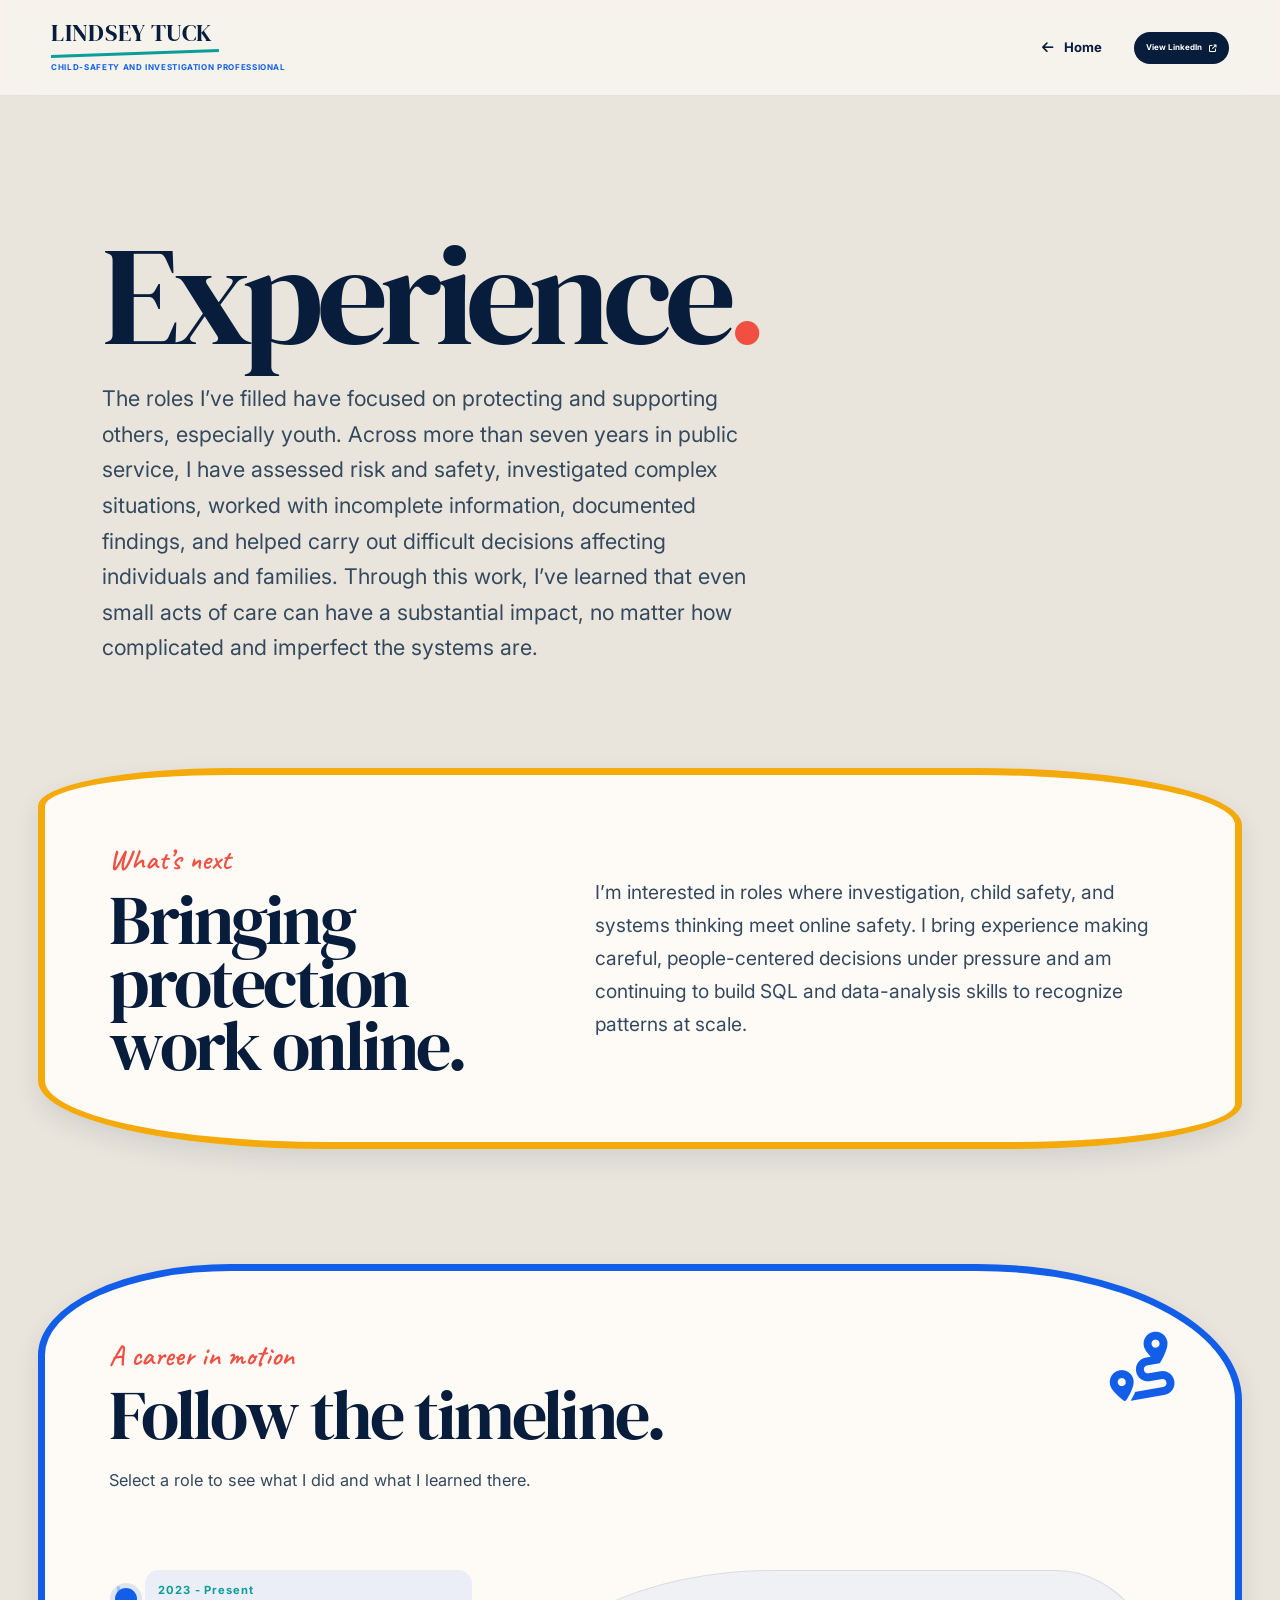
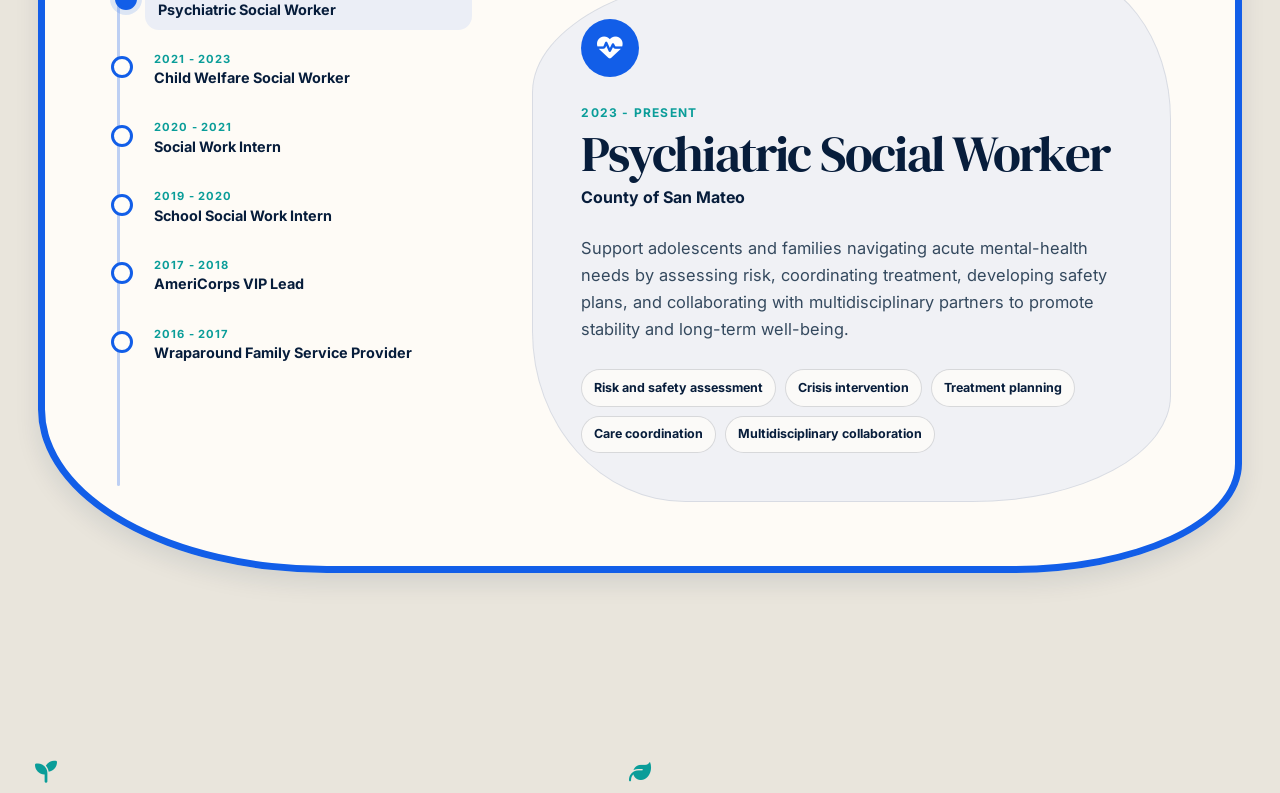
==== commit 9c911cf9: "Refine portfolio and experience content" ====
--- a/experience.html
+++ b/experience.html
@@ -29,9 +29,8 @@
     </header>
     <main class="article-shell">
       <header class="directory-hero experience-hero">
-        <p class="eyebrow">Public service, people first</p>
         <h1>Experience<span>.</span></h1>
-        <p>I have spent my career supporting young people and families through difficult moments, careful decisions, and systems that do not always make the work easy.</p>
+        <p>The roles I’ve filled have focused on protecting and supporting others, especially youth. Across more than seven years in public service, I have assessed risk and safety, investigated complex situations, worked with incomplete information, documented findings, and helped carry out difficult decisions affecting individuals and families. Through this work, I’ve learned that even small acts of care can have a substantial impact, no matter how complicated and imperfect the systems are.</p>
       </header>
 
       <section class="experience-next" aria-labelledby="next-title">
--- a/article.css
+++ b/article.css
@@ -249,6 +249,14 @@
   line-height: 1.72;
 }
 
+.portfolio-project-page .article-body section > p:not(.section-number) {
+  max-width: 690px;
+  margin: 1.25rem 0 0;
+  color: var(--muted);
+  font-size: clamp(1.05rem, 1.5vw, 1.28rem);
+  line-height: 1.72;
+}
+
 blockquote {
   padding: 2rem 0 2rem clamp(1.5rem, 4vw, 3rem);
   margin: 3rem 0 0;
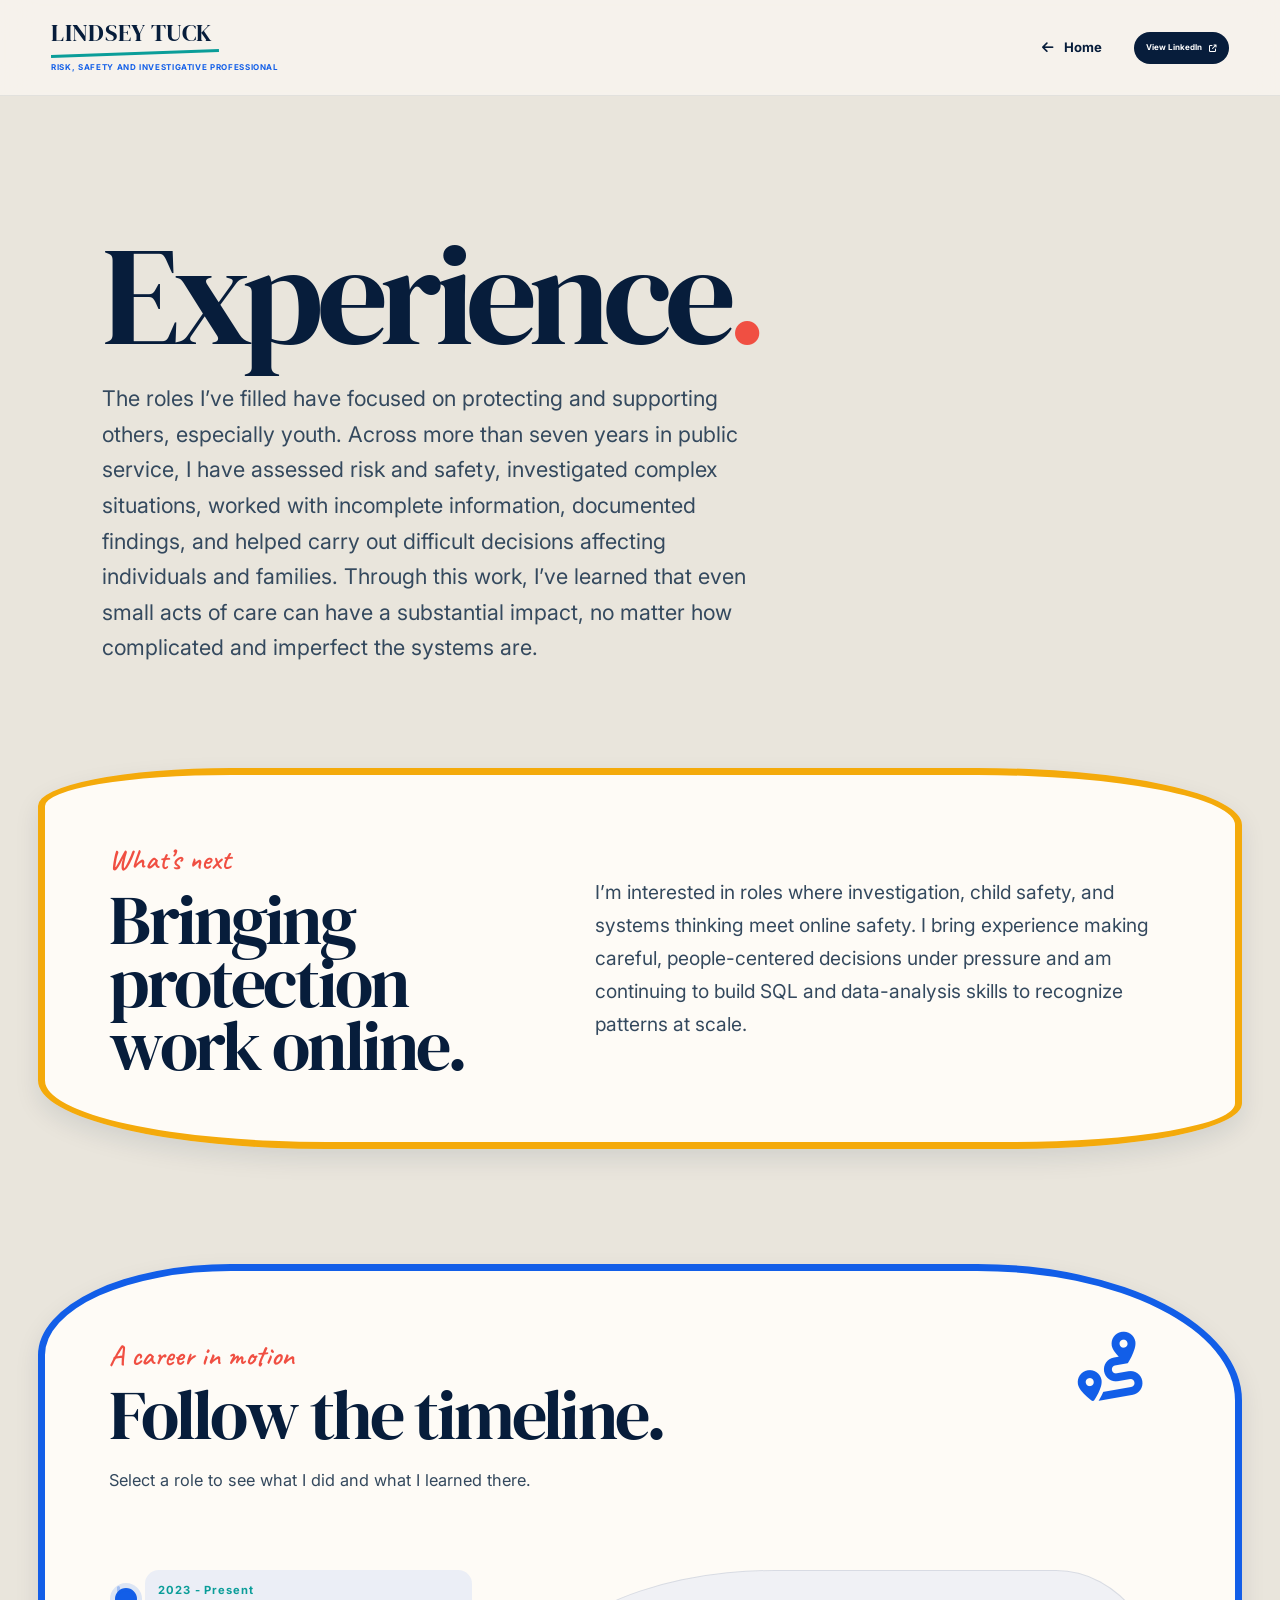
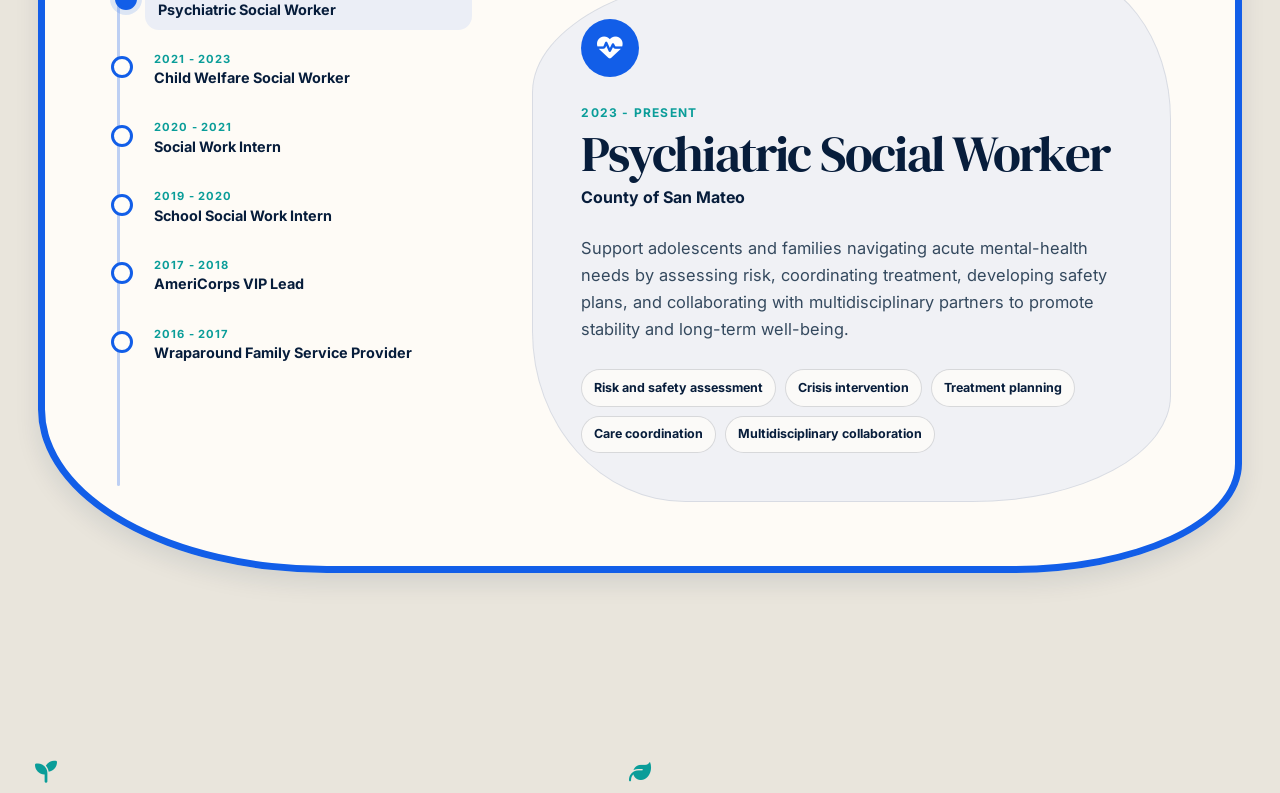
==== commit 2c92e0b1: "Refine portfolio positioning and Coffee King case study" ====
--- a/experience.html
+++ b/experience.html
@@ -20,7 +20,7 @@
     <header class="article-header">
       <a class="brand" href="index.html" aria-label="Lindsey Tuck, home">
         <span class="brand__name">Lindsey Tuck</span>
-        <span class="brand__role">Child-Safety and Investigation Professional</span>
+        <span class="brand__role">Risk, Safety and Investigative Professional</span>
       </a>
       <nav aria-label="Page navigation">
         <a class="article-back-link" href="index.html"><i class="fa-solid fa-arrow-left" aria-hidden="true"></i>Home</a>
--- a/styles.css
+++ b/styles.css
@@ -393,8 +393,8 @@
 .about-card__copy p {
   margin: 0;
   color: var(--muted);
-  font-size: 9.5px;
-  line-height: 1.55;
+  font-size: 11.5px;
+  line-height: 1.65;
 }
 
 .about-card__copy p + p {
@@ -609,12 +609,13 @@
 
 .carousel {
   position: relative;
-  margin-top: 22px;
+  max-width: 860px;
+  margin: 22px auto 0;
 }
 
 .carousel__viewport {
   position: relative;
-  height: 250px;
+  aspect-ratio: 3 / 2;
   overflow: hidden;
   border-radius: 35% 15% 26% 17% / 16% 23% 18% 24%;
   background: var(--ink);
@@ -1093,7 +1094,7 @@
   }
 
   .about-card__copy p {
-    font-size: 12px;
+    font-size: clamp(14px, 2.2vw, 16px);
   }
 
   .content-current {
@@ -1318,7 +1319,7 @@
   }
 
   .carousel__viewport {
-    height: 225px;
+    aspect-ratio: 3 / 2;
     border-radius: 28px;
   }
 
--- a/article.css
+++ b/article.css
@@ -257,6 +257,14 @@
   line-height: 1.72;
 }
 
+.capstone-page .article-body section > p:not(.section-number):not(.capstone-note) {
+  max-width: 690px;
+  margin: 1.25rem 0 0;
+  color: var(--muted);
+  font-size: clamp(1.05rem, 1.5vw, 1.28rem);
+  line-height: 1.72;
+}
+
 blockquote {
   padding: 2rem 0 2rem clamp(1.5rem, 4vw, 3rem);
   margin: 3rem 0 0;
@@ -532,6 +540,8 @@
 }
 
 .experience-timeline__heading > i {
+  flex: 0 0 auto;
+  margin-right: clamp(1rem, 2.5vw, 2rem);
   color: var(--blue);
   font-size: clamp(2.5rem, 5vw, 4.5rem);
   transform: rotate(-10deg);
@@ -803,25 +813,26 @@
 }
 
 .capstone-map__node--tfcbt {
-  top: 5%;
-  right: 7%;
+  top: 2%;
+  right: 9%;
   border-radius: 52% 48% 55% 45% / 42% 58% 44% 56%;
 }
 
 .capstone-map__node--cpp {
-  top: 40%;
-  right: 3%;
+  top: 42%;
+  right: 1%;
   border-radius: 58% 42% 47% 53% / 50% 41% 59% 50%;
 }
 
 .capstone-map__node--pea {
-  bottom: 5%;
-  right: 18%;
+  width: 26%;
+  bottom: 13%;
+  right: 8%;
   border-radius: 47% 53% 58% 42% / 57% 48% 52% 43%;
 }
 
 .capstone-map__node--emdr {
-  bottom: 7%;
+  bottom: 15%;
   left: 5%;
   border-radius: 57% 43% 42% 58% / 44% 59% 41% 56%;
 }
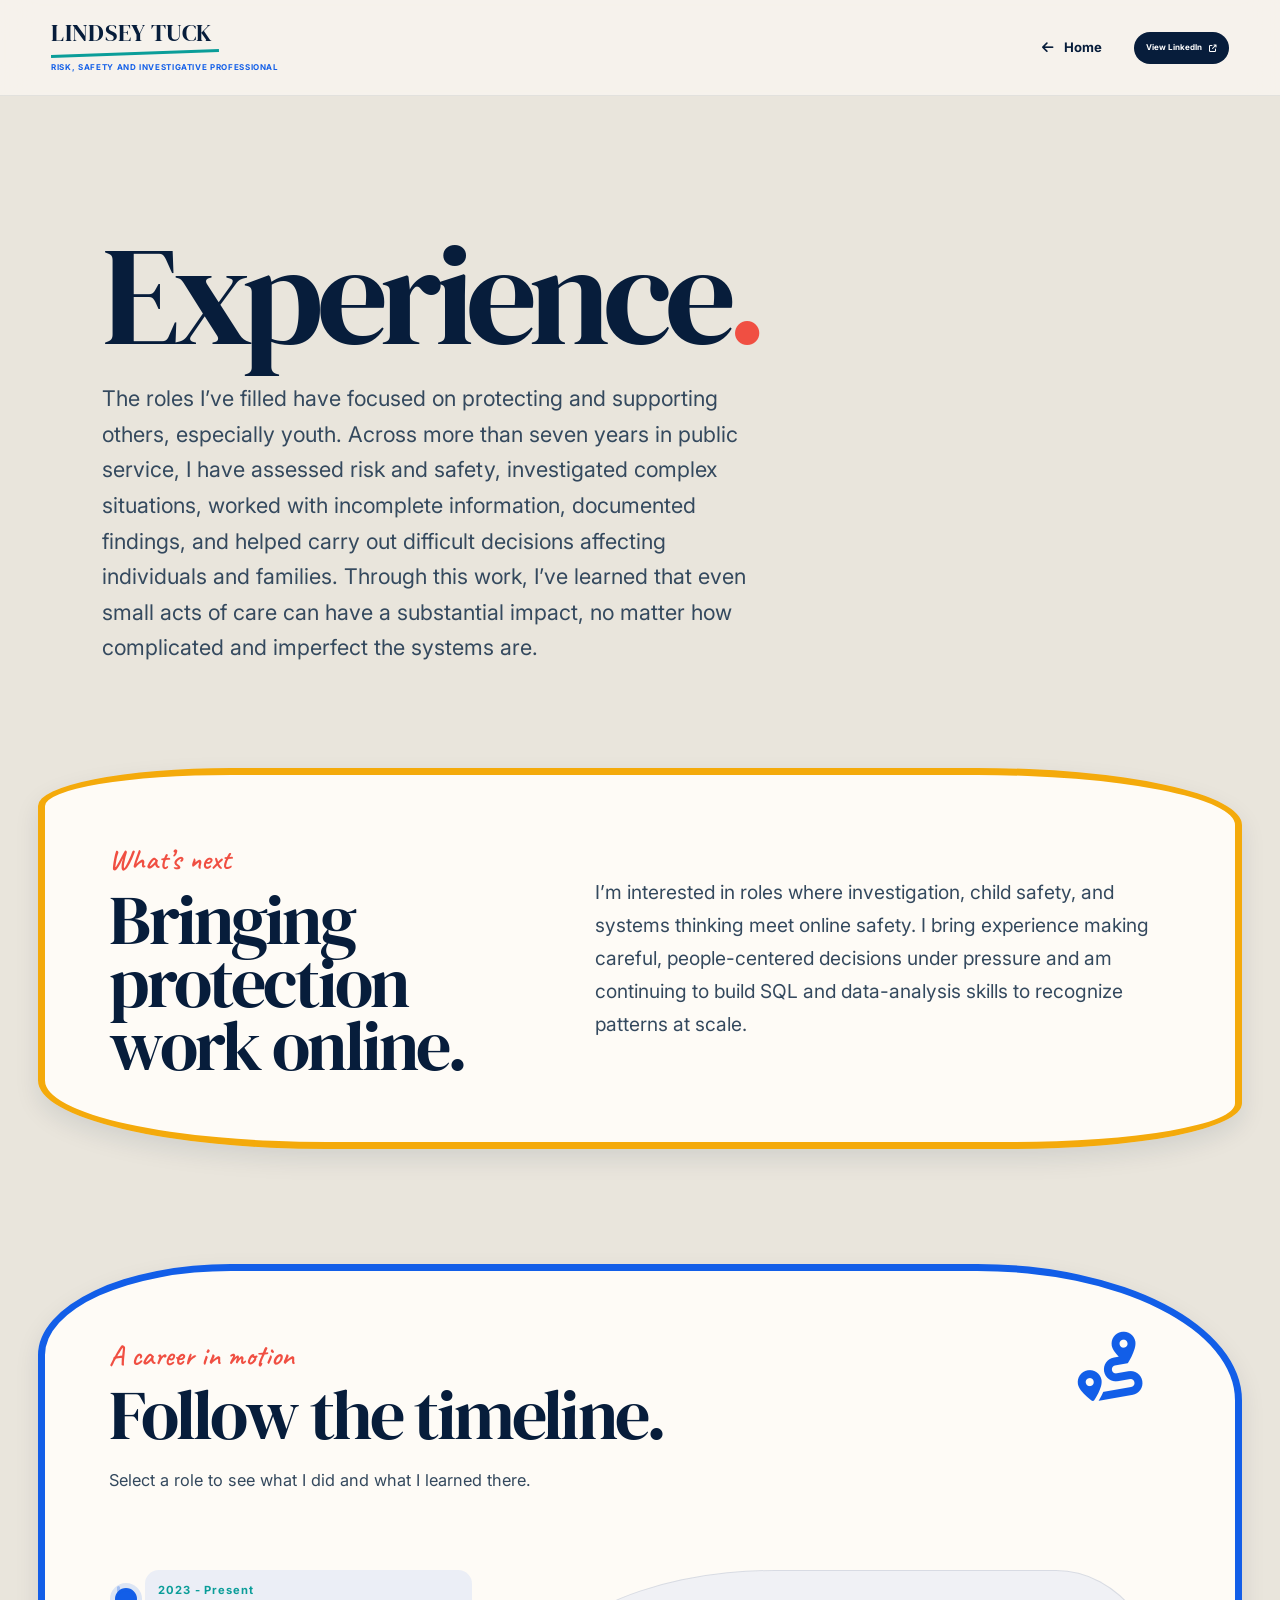
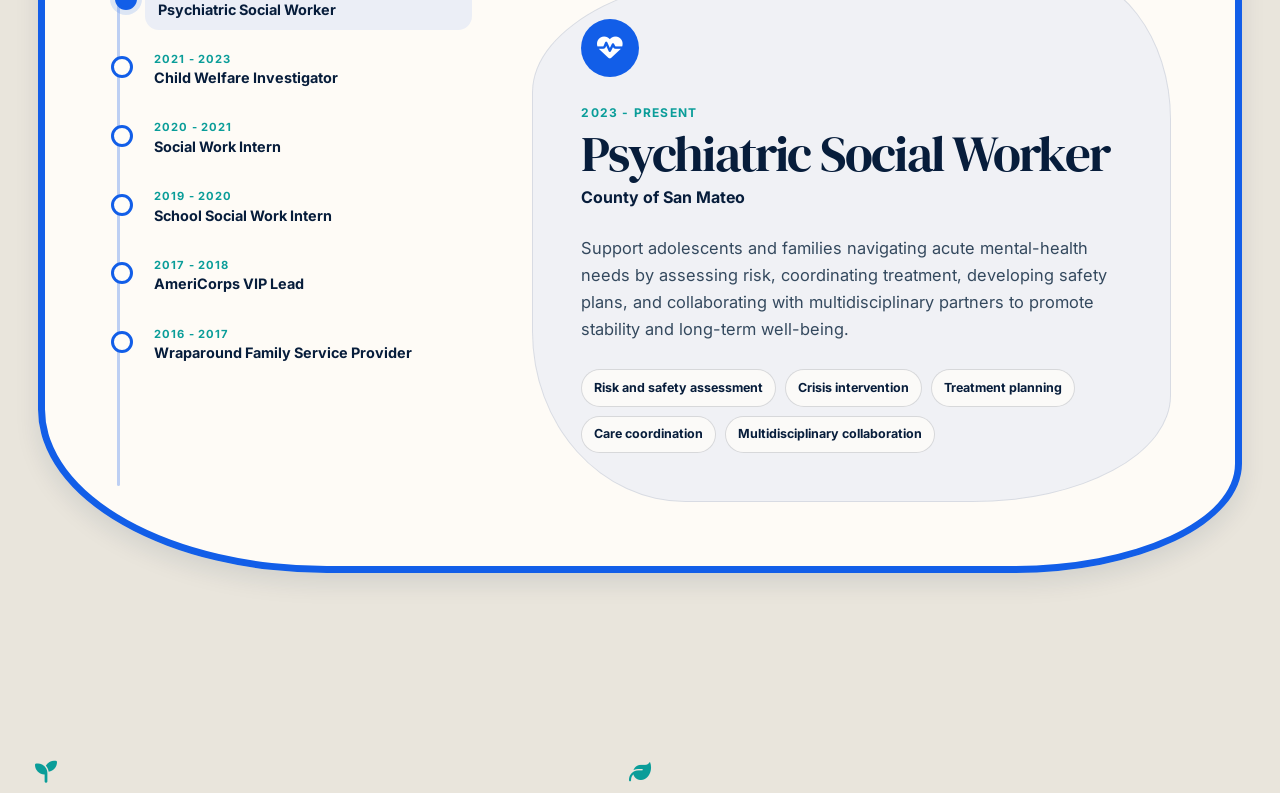
==== commit 7c764855: "Use investigator title and LinkedIn calls to action" ====
--- a/experience.html
+++ b/experience.html
@@ -1,11 +1,35 @@
 <!doctype html>
 <html lang="en">
   <head>
+    <!-- Google tag (gtag.js) -->
+    <script async src="https://www.googletagmanager.com/gtag/js?id=G-1LBFBFS69Z"></script>
+    <script>
+      window.dataLayer = window.dataLayer || [];
+      function gtag(){dataLayer.push(arguments);}
+      gtag('js', new Date());
+      gtag('config', 'G-1LBFBFS69Z');
+    </script>
     <meta charset="UTF-8" />
     <meta name="viewport" content="width=device-width, initial-scale=1.0" />
     <meta name="description" content="Lindsey Tuck’s public-service experience in child safety, mental health, family support, and community work." />
     <meta name="theme-color" content="#f7f4ed" />
     <title>Experience | Lindsey Tuck</title>
+    <link rel="canonical" href="https://lindseytuck.com/experience.html" />
+    <meta property="og:type" content="website" />
+    <meta property="og:site_name" content="Lindsey Tuck" />
+    <meta property="og:title" content="Experience | Lindsey Tuck" />
+    <meta property="og:description" content="Lindsey Tuck’s public-service experience in child safety, mental health, family support, and community work." />
+    <meta property="og:url" content="https://lindseytuck.com/experience.html" />
+    <meta property="og:image" content="https://lindseytuck.com/assets/experience-social.jpg" />
+    <meta property="og:image:type" content="image/jpeg" />
+    <meta property="og:image:width" content="1200" />
+    <meta property="og:image:height" content="630" />
+    <meta property="og:image:alt" content="Preview of Lindsey Tuck’s public-service experience page" />
+    <meta name="twitter:card" content="summary_large_image" />
+    <meta name="twitter:title" content="Experience | Lindsey Tuck" />
+    <meta name="twitter:description" content="Public-service experience in child safety, mental health, family support, and community work." />
+    <meta name="twitter:image" content="https://lindseytuck.com/assets/experience-social.jpg" />
+    <meta name="twitter:image:alt" content="Preview of Lindsey Tuck’s public-service experience page" />
     <link rel="icon" href="assets/favicon.svg" type="image/svg+xml" />
     <link rel="preconnect" href="https://fonts.googleapis.com" />
     <link rel="preconnect" href="https://fonts.gstatic.com" crossorigin />
@@ -58,7 +82,7 @@
     </main>
     <footer class="site-footer article-site-footer">
       <span aria-hidden="true"><i class="fa-solid fa-seedling"></i></span>
-      <nav aria-label="Footer navigation"><a href="index.html">Home</a><a href="projects.html">Projects</a><a href="field-notes.html">Field Notes</a><a href="assets/resume-lindsey-tuck.pdf" target="_blank" rel="noreferrer">Résumé</a></nav>
+      <nav aria-label="Footer navigation"><a href="index.html">Home</a><a href="projects.html">Projects</a><a href="field-notes.html">Field Notes</a><a href="https://www.linkedin.com/in/lindsey-tuck" target="_blank" rel="noreferrer">LinkedIn</a><a href="privacy.html">Privacy</a></nav>
       <span aria-hidden="true"><i class="fa-solid fa-leaf"></i></span>
     </footer>
   </body>
--- a/styles.css
+++ b/styles.css
@@ -271,11 +271,13 @@
   z-index: 1;
   display: flex;
   flex-direction: column;
+  align-items: center;
   justify-content: center;
   padding: 22px;
   border: 2px solid rgba(255, 255, 255, 0.72);
   box-shadow: var(--shadow);
   color: white;
+  text-align: center;
   transition: transform 180ms ease;
 }
 
@@ -285,22 +287,16 @@
 }
 
 .skill-bubble i {
-  margin-bottom: 7px;
-  font-size: 31px;
+  margin-bottom: 9px;
+  font-size: 39px;
 }
 
 .skill-bubble h2 {
   margin: 0;
-  font-size: 10px;
+  font-size: 11px;
   font-weight: 700;
-  letter-spacing: 0.02em;
+  letter-spacing: 0.055em;
   text-transform: uppercase;
-}
-
-.skill-bubble p {
-  margin: 5px 0 0;
-  font-size: 9px;
-  line-height: 1.45;
 }
 
 .skill-bubble--investigate {
@@ -1226,7 +1222,9 @@
   .skill-map {
     --connector-position: center;
     --connector-size: 100% 100%;
-    width: 100%;
+    width: min(100%, calc(100vw - 36px));
+    min-width: 0;
+    justify-self: start;
     height: min(126vw, 505px);
     margin-top: 24px;
     top: 0;
@@ -1245,21 +1243,16 @@
   }
 
   .skill-bubble i {
-    margin-bottom: 5px;
-    font-size: clamp(19px, 6vw, 27px);
+    margin-bottom: clamp(6px, 1.8vw, 8px);
+    font-size: clamp(27px, 8.5vw, 36px);
   }
 
   .skill-bubble h2 {
-    font-size: clamp(8px, 2.6vw, 11px);
-  }
-
-  .skill-bubble p {
-    margin-top: 4px;
-    font-size: clamp(7px, 2.25vw, 9px);
-    line-height: 1.35;
+    font-size: clamp(9px, 2.8vw, 11px);
   }
 
   .skill-bubble--investigate {
+    z-index: 2;
     top: 0;
     left: 35%;
     width: 44%;
--- a/article.css
+++ b/article.css
@@ -265,6 +265,14 @@
   line-height: 1.72;
 }
 
+.court-report-page .article-body section > p:not(.section-number) {
+  max-width: 690px;
+  margin: 1.25rem 0 0;
+  color: var(--muted);
+  font-size: clamp(1.05rem, 1.5vw, 1.28rem);
+  line-height: 1.72;
+}
+
 blockquote {
   padding: 2rem 0 2rem clamp(1.5rem, 4vw, 3rem);
   margin: 3rem 0 0;
@@ -399,7 +407,7 @@
   font-size: 38px;
   line-height: 1;
   text-align: right;
-  transform: rotate(10deg);
+  transform: translateY(-2.75rem) rotate(10deg);
 }
 
 .project-directory .article-row {
@@ -965,7 +973,7 @@
 }
 
 .article-hero--court-report h1 {
-  font-size: clamp(4rem, 6.6vw, 7.4rem);
+  font-size: clamp(3.5rem, 5vw, 6rem);
 }
 
 .article-hero__figure--court-report {
@@ -1188,6 +1196,21 @@
   line-height: 1.65;
 }
 
+.court-report-note--intro {
+  margin: 0 0 clamp(2rem, 4vw, 4rem);
+  padding: clamp(1.35rem, 2.5vw, 2rem) clamp(1.5rem, 3vw, 2.5rem);
+  border-left: 0.45rem solid var(--coral);
+  border-radius: 24px;
+  background: rgba(240, 79, 66, 0.07);
+  color: var(--muted);
+  font-size: clamp(0.95rem, 1.25vw, 1.08rem);
+  line-height: 1.65;
+}
+
+.court-report-note--intro strong {
+  color: var(--ink);
+}
+
 .article-footer--court-report {
   border-color: var(--blue);
 }
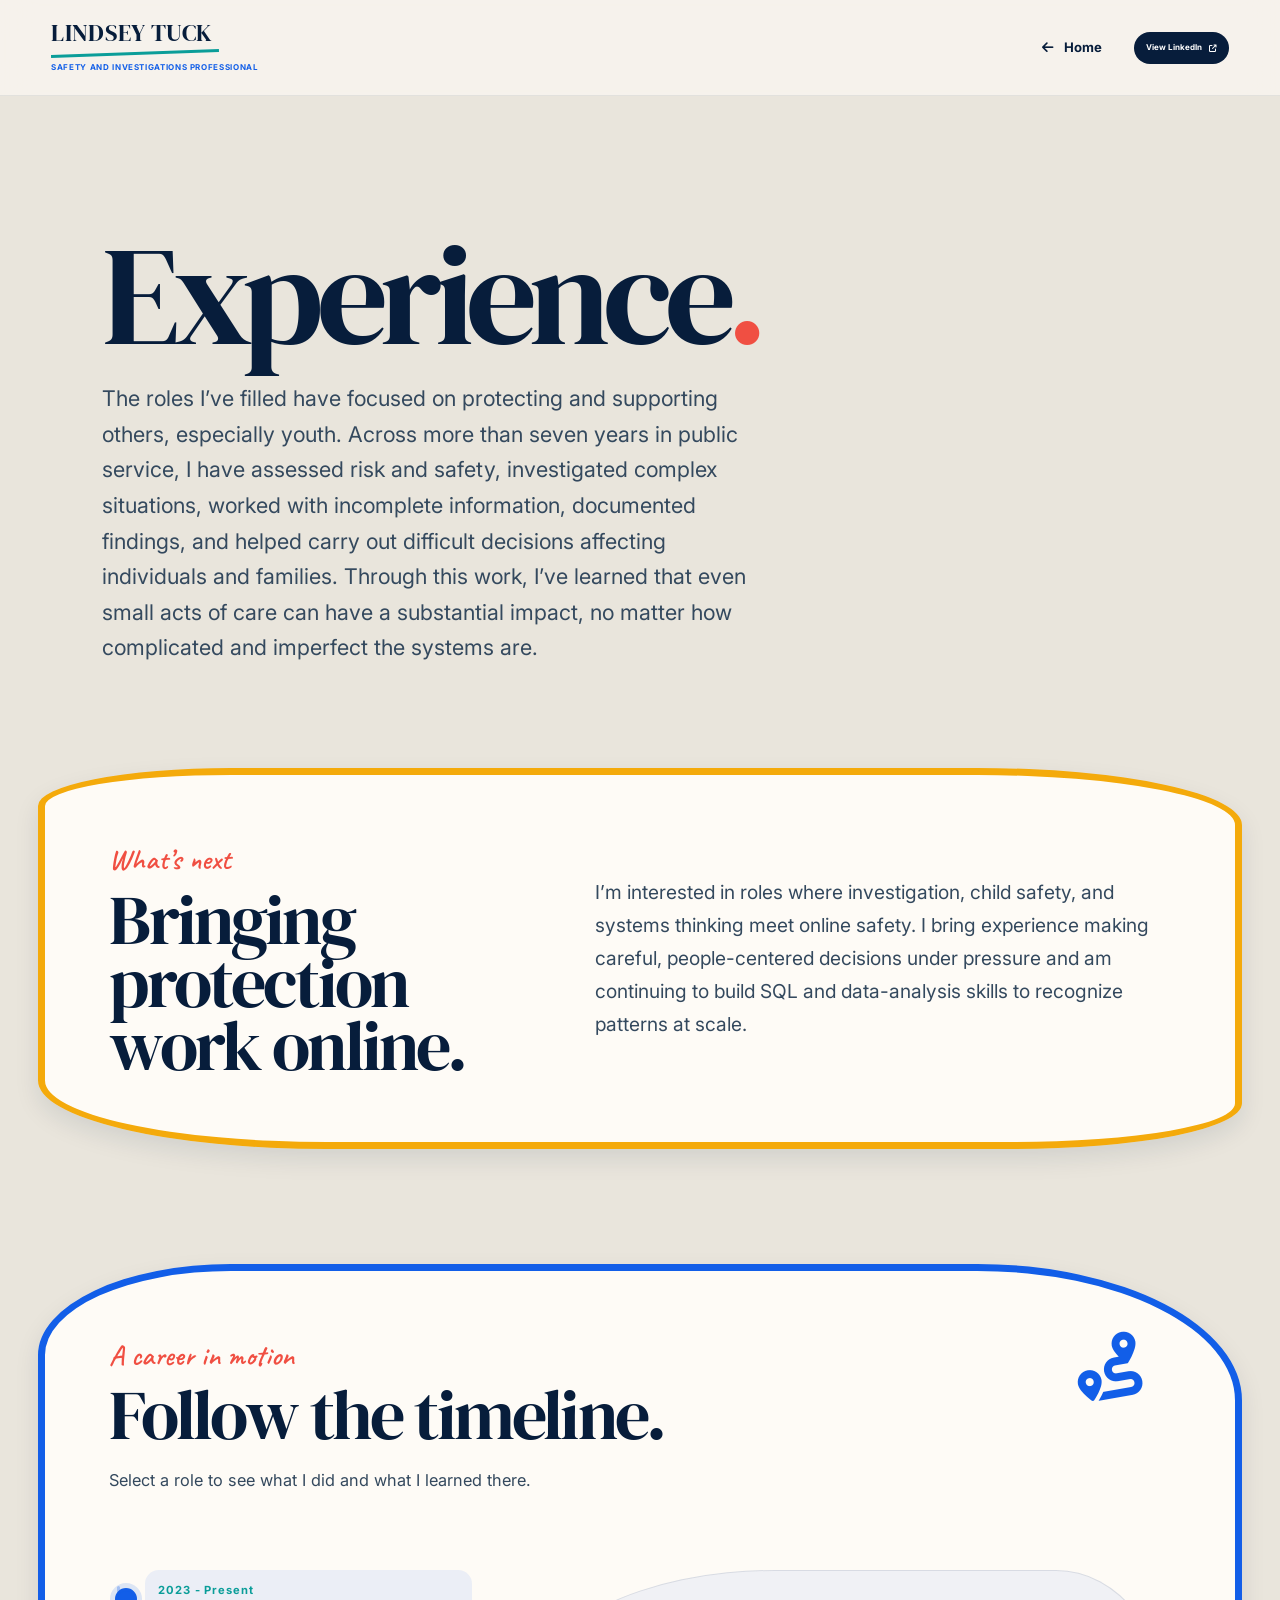
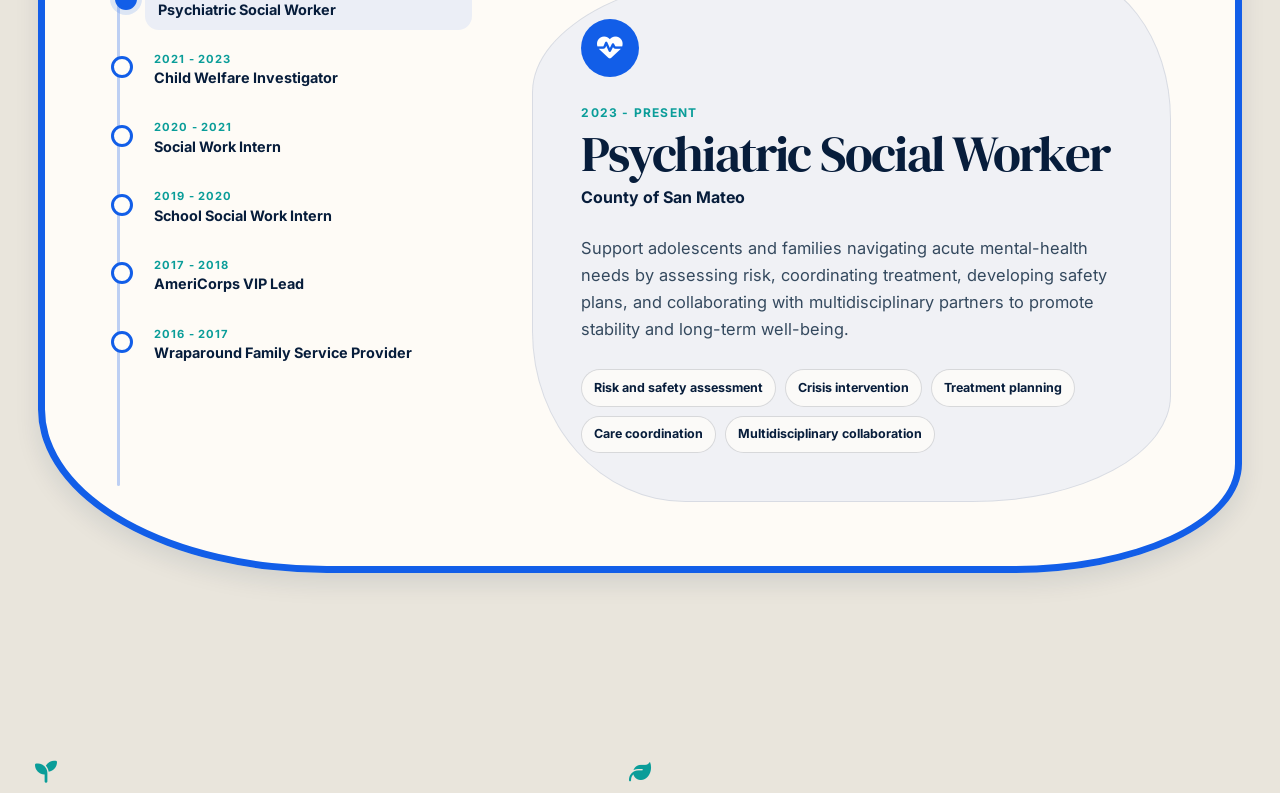
==== commit 103a3ad9: "Update site-wide professional label" ====
--- a/experience.html
+++ b/experience.html
@@ -20,7 +20,7 @@
     <meta property="og:title" content="Experience | Lindsey Tuck" />
     <meta property="og:description" content="Lindsey Tuck’s public-service experience in child safety, mental health, family support, and community work." />
     <meta property="og:url" content="https://lindseytuck.com/experience.html" />
-    <meta property="og:image" content="https://lindseytuck.com/assets/experience-social.jpg" />
+    <meta property="og:image" content="https://lindseytuck.com/assets/experience-social-20261015.jpg" />
     <meta property="og:image:type" content="image/jpeg" />
     <meta property="og:image:width" content="1200" />
     <meta property="og:image:height" content="630" />
@@ -28,7 +28,7 @@
     <meta name="twitter:card" content="summary_large_image" />
     <meta name="twitter:title" content="Experience | Lindsey Tuck" />
     <meta name="twitter:description" content="Public-service experience in child safety, mental health, family support, and community work." />
-    <meta name="twitter:image" content="https://lindseytuck.com/assets/experience-social.jpg" />
+    <meta name="twitter:image" content="https://lindseytuck.com/assets/experience-social-20261015.jpg" />
     <meta name="twitter:image:alt" content="Preview of Lindsey Tuck’s public-service experience page" />
     <link rel="icon" href="assets/favicon.svg" type="image/svg+xml" />
     <link rel="preconnect" href="https://fonts.googleapis.com" />
@@ -44,7 +44,7 @@
     <header class="article-header">
       <a class="brand" href="index.html" aria-label="Lindsey Tuck, home">
         <span class="brand__name">Lindsey Tuck</span>
-        <span class="brand__role">Risk, Safety and Investigative Professional</span>
+        <span class="brand__role">Safety and Investigations Professional</span>
       </a>
       <nav aria-label="Page navigation">
         <a class="article-back-link" href="index.html"><i class="fa-solid fa-arrow-left" aria-hidden="true"></i>Home</a>
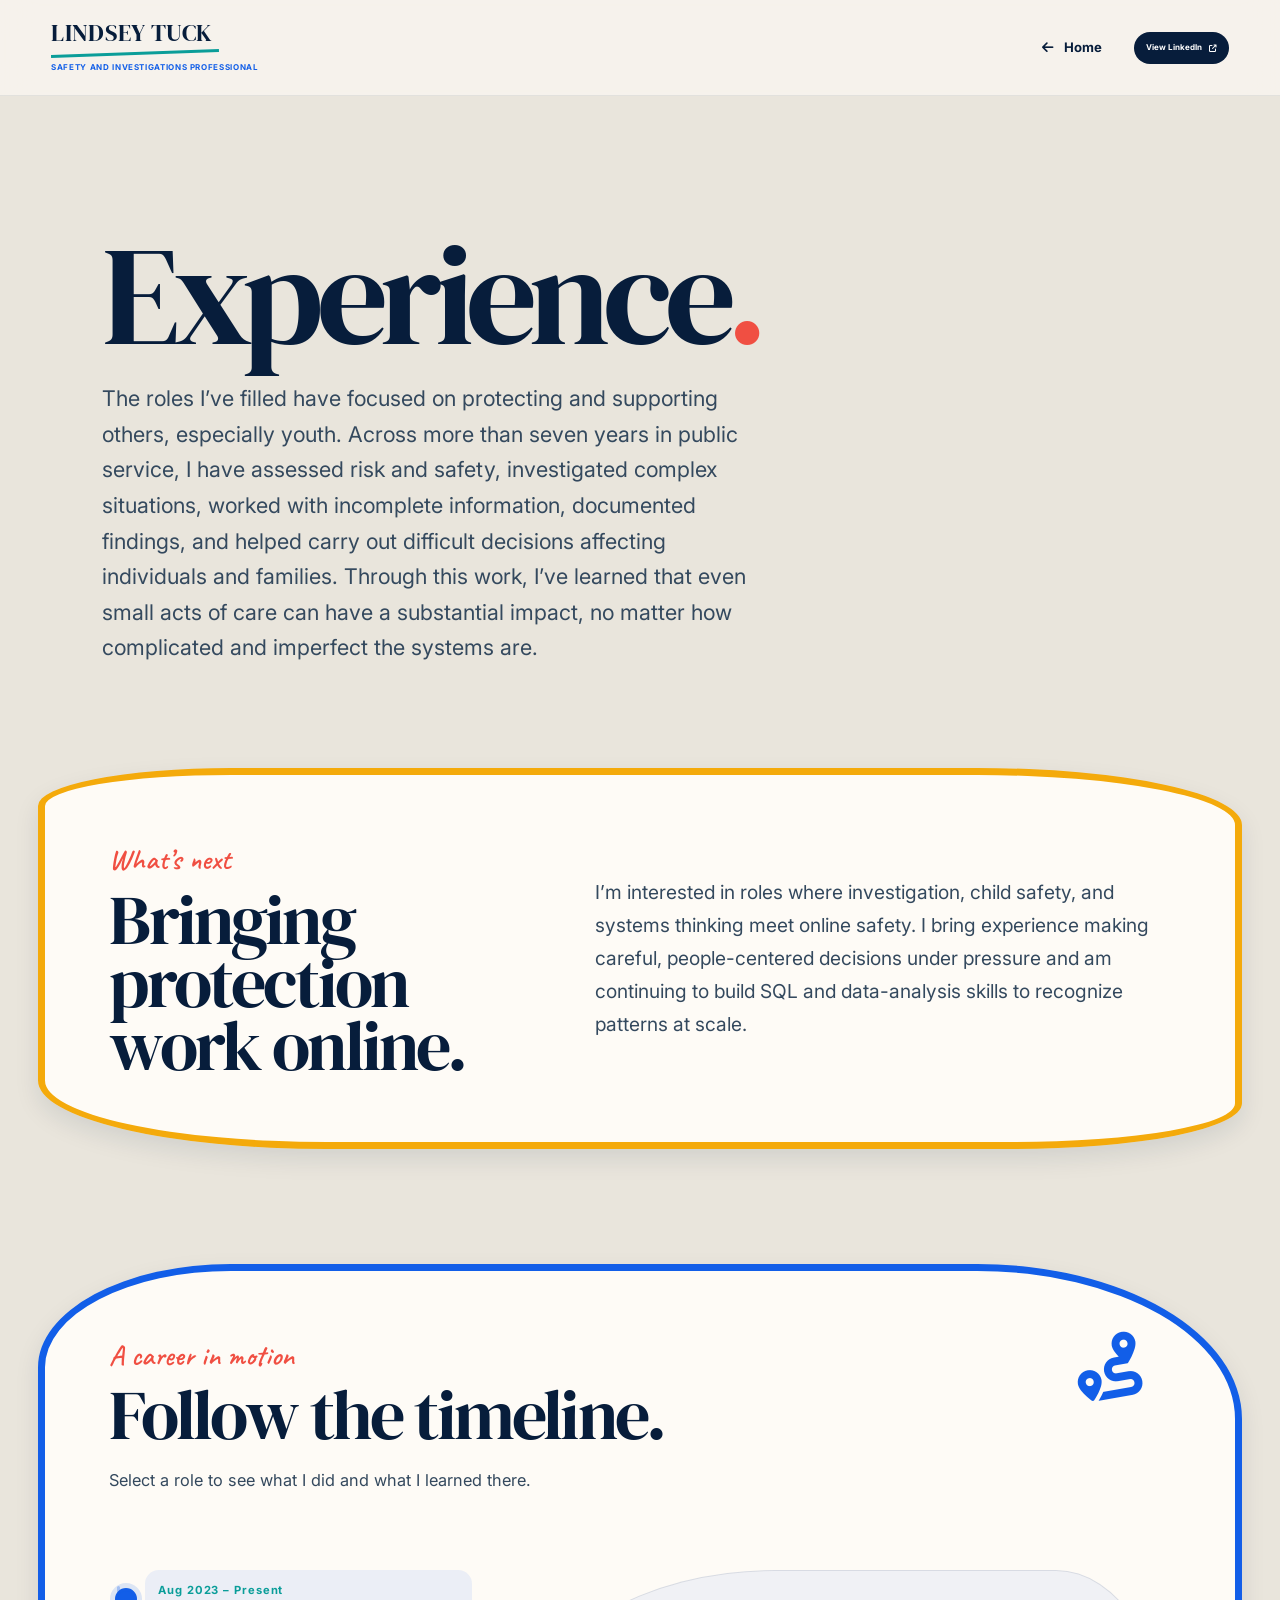
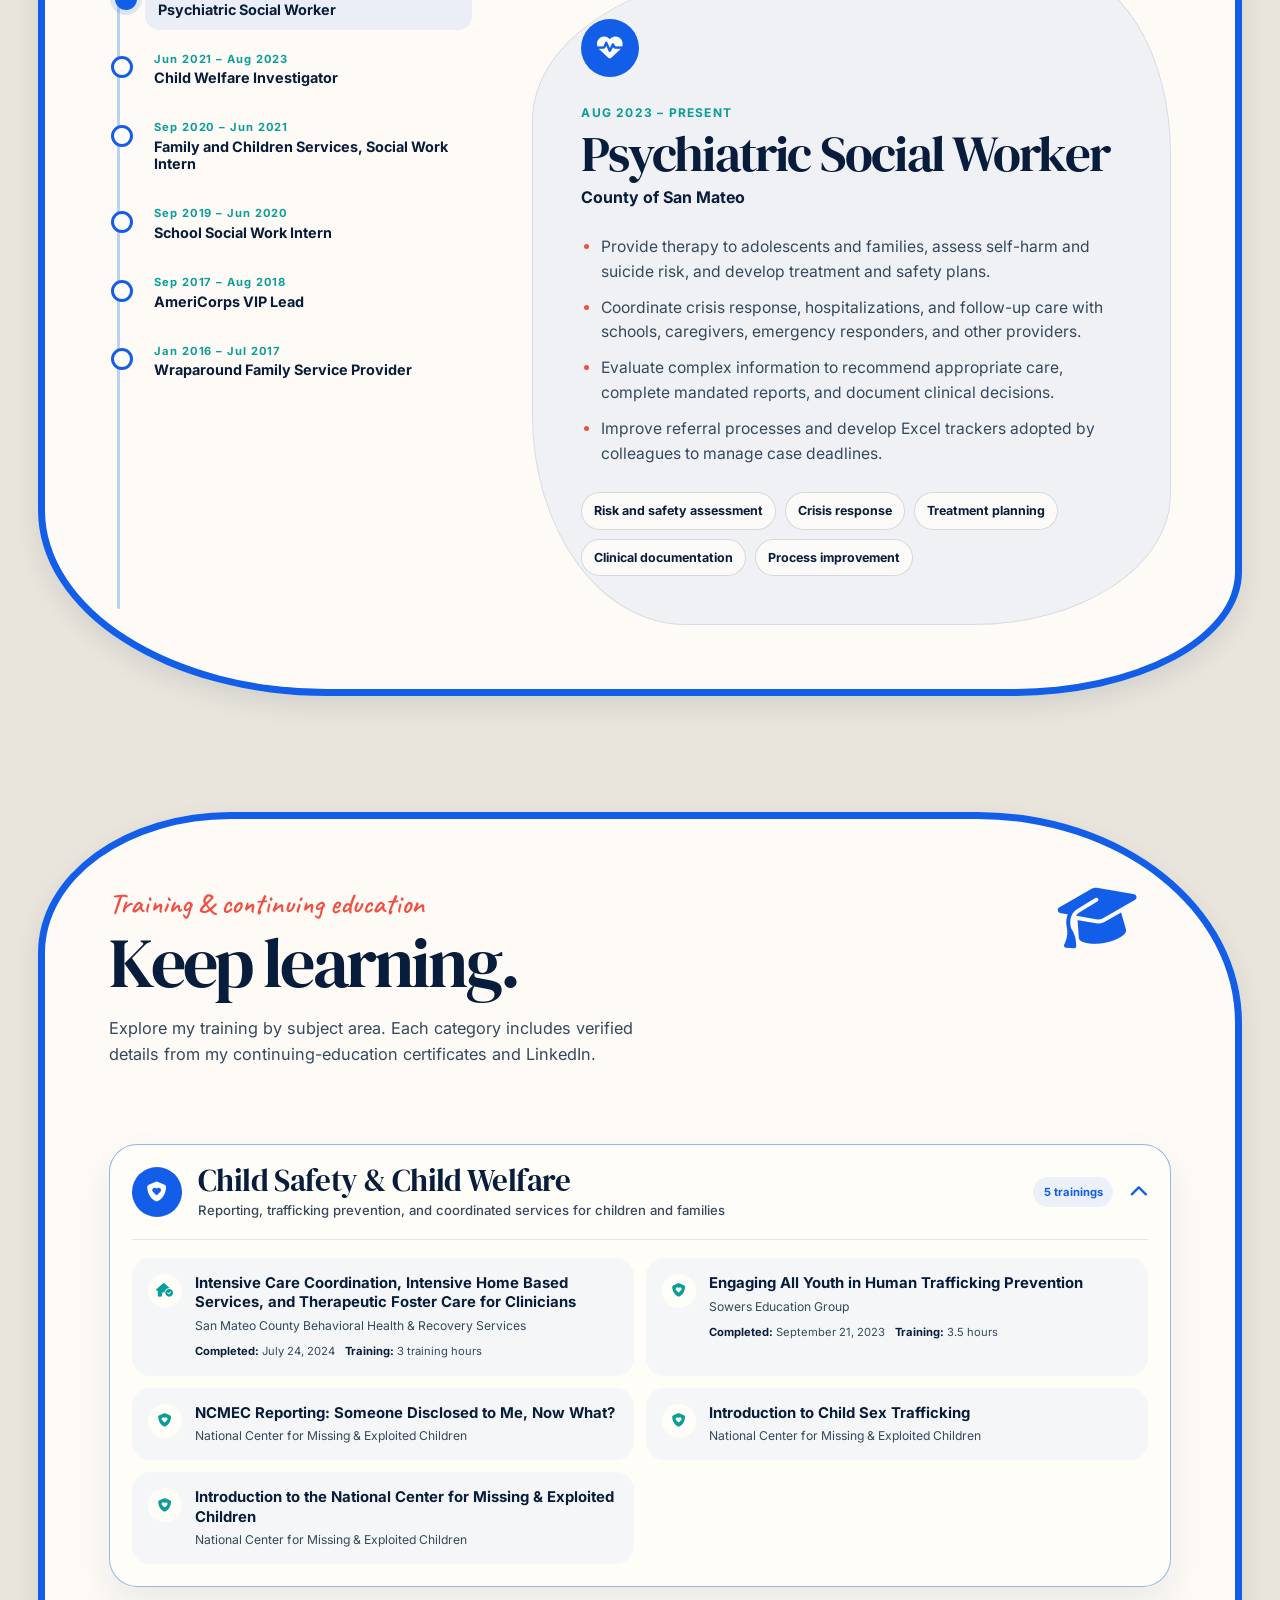
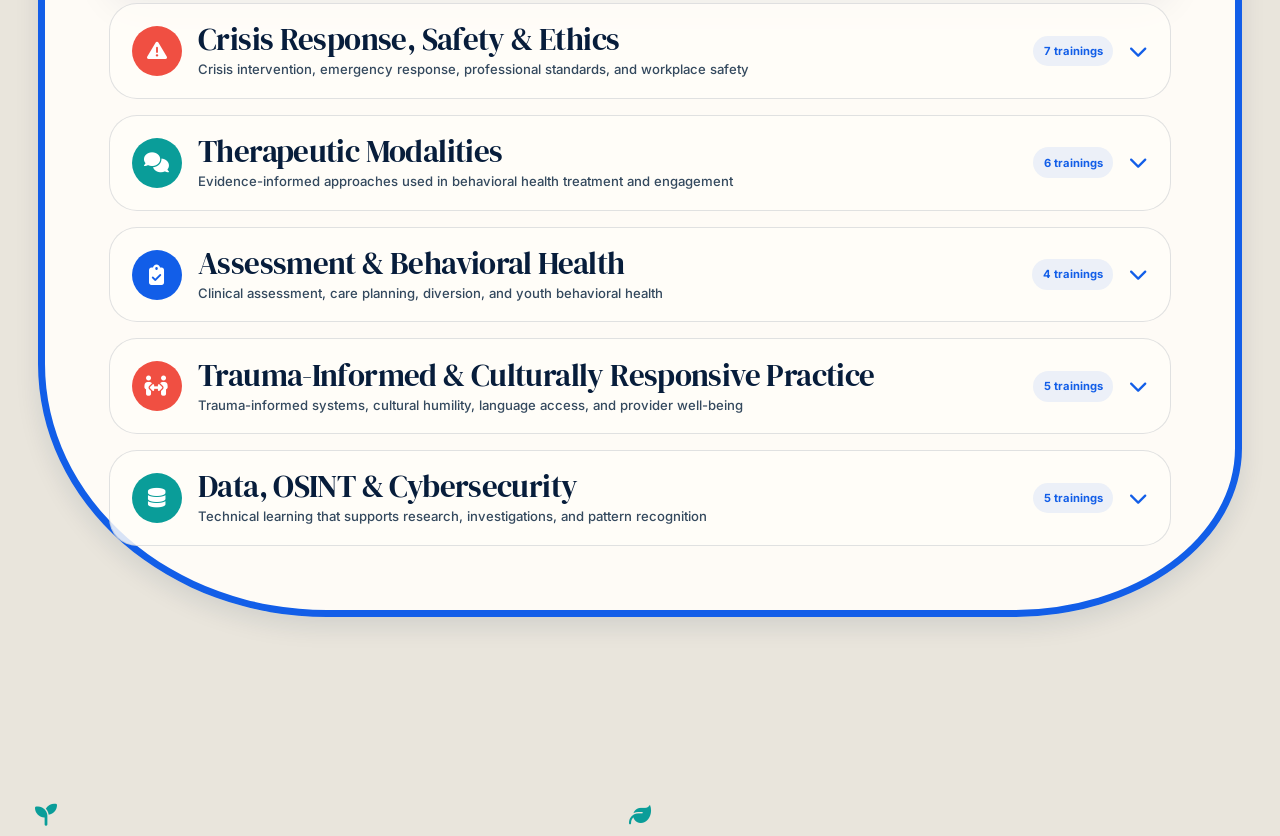
==== commit 844a03d3: "Expand experience and organize continuing education by category" ====
--- a/experience.html
+++ b/experience.html
@@ -36,8 +36,8 @@
     <link href="https://fonts.googleapis.com/css2?family=Caveat:wght@500;600&amp;family=DM+Serif+Display:ital@0;1&amp;family=Inter:wght@400;500;600;700&amp;display=swap" rel="stylesheet" />
     <link rel="stylesheet" href="https://cdnjs.cloudflare.com/ajax/libs/font-awesome/6.7.2/css/all.min.css" referrerpolicy="no-referrer" />
     <link rel="stylesheet" href="styles.css?v=20260805-10" />
-    <link rel="stylesheet" href="article.css?v=20260805-1" />
-    <script src="experience.js?v=20260805-2" defer></script>
+    <link rel="stylesheet" href="article.css?v=20261024-2" />
+    <script src="experience.js?v=20261024-2" defer></script>
   </head>
   <body class="article-page experience-page">
     <a class="skip-link" href="#experience-timeline">Skip to experience</a>
@@ -79,6 +79,18 @@
           <article id="experience-detail" class="experience-detail" aria-live="polite"></article>
         </div>
       </section>
+
+      <section id="training-timeline" class="experience-timeline training-timeline" aria-labelledby="training-title">
+        <div class="experience-timeline__heading">
+          <div>
+            <p class="section-number">Training &amp; continuing education</p>
+            <h2 id="training-title">Keep learning.</h2>
+            <p>Explore my training by subject area. Each category includes verified details from my continuing-education certificates and LinkedIn.</p>
+          </div>
+          <i class="fa-solid fa-graduation-cap" aria-hidden="true"></i>
+        </div>
+        <div id="training-categories" class="training-accordion" aria-label="Training and continuing education categories"></div>
+      </section>
     </main>
     <footer class="site-footer article-site-footer">
       <span aria-hidden="true"><i class="fa-solid fa-seedling"></i></span>
--- a/article.css
+++ b/article.css
@@ -678,16 +678,30 @@
   line-height: 0.9;
 }
 
+.experience-detail h3.experience-detail__title--long {
+  font-size: clamp(2rem, 3.2vw, 3.5rem);
+  line-height: 0.96;
+}
+
 .experience-detail__organization {
   margin: 0.65rem 0 0;
   font-weight: 700;
 }
 
-.experience-detail__summary {
+.experience-detail__highlights {
   margin: 1.6rem 0 0;
-  color: var(--muted);
-  font-size: 1.03rem;
-  line-height: 1.65;
+  padding-left: 1.2rem;
+  color: var(--muted);
+  font-size: 0.98rem;
+  line-height: 1.58;
+}
+
+.experience-detail__highlights li + li {
+  margin-top: 0.7rem;
+}
+
+.experience-detail__highlights li::marker {
+  color: var(--coral);
 }
 
 .experience-detail__skills {
@@ -706,6 +720,253 @@
   background: rgba(255, 253, 248, 0.75);
   font-size: 0.78rem;
   font-weight: 700;
+}
+
+.training-detail {
+  min-height: 340px;
+}
+
+@media (min-width: 621px) {
+  .training-timeline .experience-timeline__content {
+    grid-template-columns: minmax(210px, 0.72fr) minmax(0, 1.28fr);
+  }
+
+  .training-timeline .training-detail {
+    position: sticky;
+    top: 7rem;
+    align-self: start;
+  }
+}
+
+.training-detail__credential {
+  margin: 1.4rem 0 0;
+  color: var(--muted);
+  font-size: 0.9rem;
+}
+
+.training-detail__metadata {
+  display: grid;
+  gap: 0.35rem;
+  margin-top: 1.4rem;
+}
+
+.training-detail__meta {
+  margin: 0;
+  color: var(--muted);
+  font-size: 0.9rem;
+  line-height: 1.45;
+}
+
+.training-detail__link {
+  display: inline-flex;
+  align-items: center;
+  gap: 0.5rem;
+  margin-top: 1rem;
+  padding: 0.7rem 1rem;
+  border-radius: 999px;
+  background: var(--ink);
+  color: white;
+  font-size: 0.82rem;
+  font-weight: 700;
+  text-decoration: none;
+}
+
+.training-detail__link:hover,
+.training-detail__link:focus-visible {
+  background: var(--blue);
+}
+
+.training-accordion {
+  display: grid;
+  gap: 1rem;
+  margin-top: clamp(2.5rem, 6vw, 5rem);
+}
+
+.training-category {
+  overflow: hidden;
+  border: 1px solid rgba(7, 29, 59, 0.12);
+  border-radius: 28px;
+  background: rgba(255, 253, 248, 0.84);
+  transition: border-color 180ms ease, box-shadow 180ms ease;
+}
+
+.training-category:has(.training-category__button[aria-expanded="true"]) {
+  border-color: rgba(18, 94, 232, 0.45);
+  box-shadow: 0 18px 38px rgba(7, 29, 59, 0.08);
+}
+
+.training-category > h3 {
+  margin: 0;
+}
+
+.training-category__button {
+  display: grid;
+  grid-template-columns: auto minmax(0, 1fr) auto auto;
+  width: 100%;
+  align-items: center;
+  gap: 1rem;
+  padding: 1.2rem 1.35rem;
+  border: 0;
+  background: transparent;
+  color: var(--ink);
+  cursor: pointer;
+  text-align: left;
+}
+
+.training-category__button:hover {
+  background: rgba(18, 94, 232, 0.04);
+}
+
+.training-category__button:focus-visible {
+  outline: 3px solid var(--coral);
+  outline-offset: -4px;
+}
+
+.training-category__icon {
+  display: grid;
+  width: 50px;
+  height: 50px;
+  place-items: center;
+  border-radius: 50%;
+  background: var(--blue);
+  color: white;
+  font-size: 1.25rem;
+}
+
+.training-category:nth-child(2) .training-category__icon,
+.training-category:nth-child(5) .training-category__icon {
+  background: var(--coral);
+}
+
+.training-category:nth-child(3) .training-category__icon,
+.training-category:nth-child(6) .training-category__icon {
+  background: var(--teal);
+}
+
+.training-category__heading {
+  min-width: 0;
+}
+
+.training-category__heading strong,
+.training-category__heading small {
+  display: block;
+}
+
+.training-category__heading strong {
+  font-family: var(--display);
+  font-size: clamp(1.4rem, 2.4vw, 2.1rem);
+  font-weight: 400;
+  letter-spacing: -0.02em;
+  line-height: 1.05;
+}
+
+.training-category__heading small {
+  max-width: 680px;
+  margin-top: 0.3rem;
+  color: var(--muted);
+  font-size: 0.82rem;
+  font-weight: 500;
+  line-height: 1.4;
+}
+
+.training-category__count {
+  padding: 0.45rem 0.65rem;
+  border-radius: 999px;
+  background: rgba(18, 94, 232, 0.08);
+  color: var(--blue);
+  font-size: 0.7rem;
+  font-weight: 700;
+  white-space: nowrap;
+}
+
+.training-category__chevron {
+  color: var(--blue);
+  transition: transform 180ms ease;
+}
+
+.training-category__button[aria-expanded="true"] .training-category__chevron {
+  transform: rotate(180deg);
+}
+
+.training-category__panel {
+  padding: 0 1.35rem 1.35rem;
+}
+
+.training-category__panel[hidden] {
+  display: none;
+}
+
+.training-category__panel ul {
+  display: grid;
+  grid-template-columns: repeat(2, minmax(0, 1fr));
+  gap: 0.75rem;
+  padding: 1.15rem 0 0;
+  margin: 0;
+  border-top: 1px solid rgba(7, 29, 59, 0.1);
+  list-style: none;
+}
+
+.training-category__item {
+  display: grid;
+  grid-template-columns: auto minmax(0, 1fr);
+  gap: 0.8rem;
+  padding: 1rem;
+  border-radius: 18px;
+  background: rgba(18, 94, 232, 0.045);
+}
+
+.training-category__item-icon {
+  display: grid;
+  width: 34px;
+  height: 34px;
+  place-items: center;
+  border-radius: 50%;
+  background: var(--paper);
+  color: var(--teal);
+  font-size: 0.85rem;
+}
+
+.training-category__item h4 {
+  margin: 0;
+  font-size: 0.93rem;
+  line-height: 1.3;
+}
+
+.training-category__item p {
+  margin: 0.28rem 0 0;
+  color: var(--muted);
+  font-size: 0.76rem;
+  line-height: 1.4;
+}
+
+.training-category__metadata {
+  display: flex;
+  flex-wrap: wrap;
+  gap: 0.35rem 0.65rem;
+  margin-top: 0.6rem;
+  color: var(--muted);
+  font-size: 0.7rem;
+  line-height: 1.4;
+}
+
+.training-category__metadata strong {
+  color: var(--ink);
+}
+
+.training-category__item a {
+  display: inline-flex;
+  align-items: center;
+  gap: 0.35rem;
+  margin-top: 0.7rem;
+  color: var(--blue);
+  font-size: 0.72rem;
+  font-weight: 700;
+  text-decoration: none;
+}
+
+.training-category__item a:hover,
+.training-category__item a:focus-visible {
+  text-decoration: underline;
 }
 
 .article-hero--capstone {
@@ -1465,4 +1726,36 @@
     min-height: 0;
     border-radius: 24px;
   }
-}
+
+  .training-category {
+    border-radius: 22px;
+  }
+
+  .training-category__button {
+    grid-template-columns: auto minmax(0, 1fr) auto;
+    gap: 0.75rem;
+    padding: 1rem;
+  }
+
+  .training-category__icon {
+    width: 42px;
+    height: 42px;
+    font-size: 1rem;
+  }
+
+  .training-category__count {
+    display: none;
+  }
+
+  .training-category__heading small {
+    font-size: 0.72rem;
+  }
+
+  .training-category__panel {
+    padding: 0 1rem 1rem;
+  }
+
+  .training-category__panel ul {
+    grid-template-columns: 1fr;
+  }
+}
